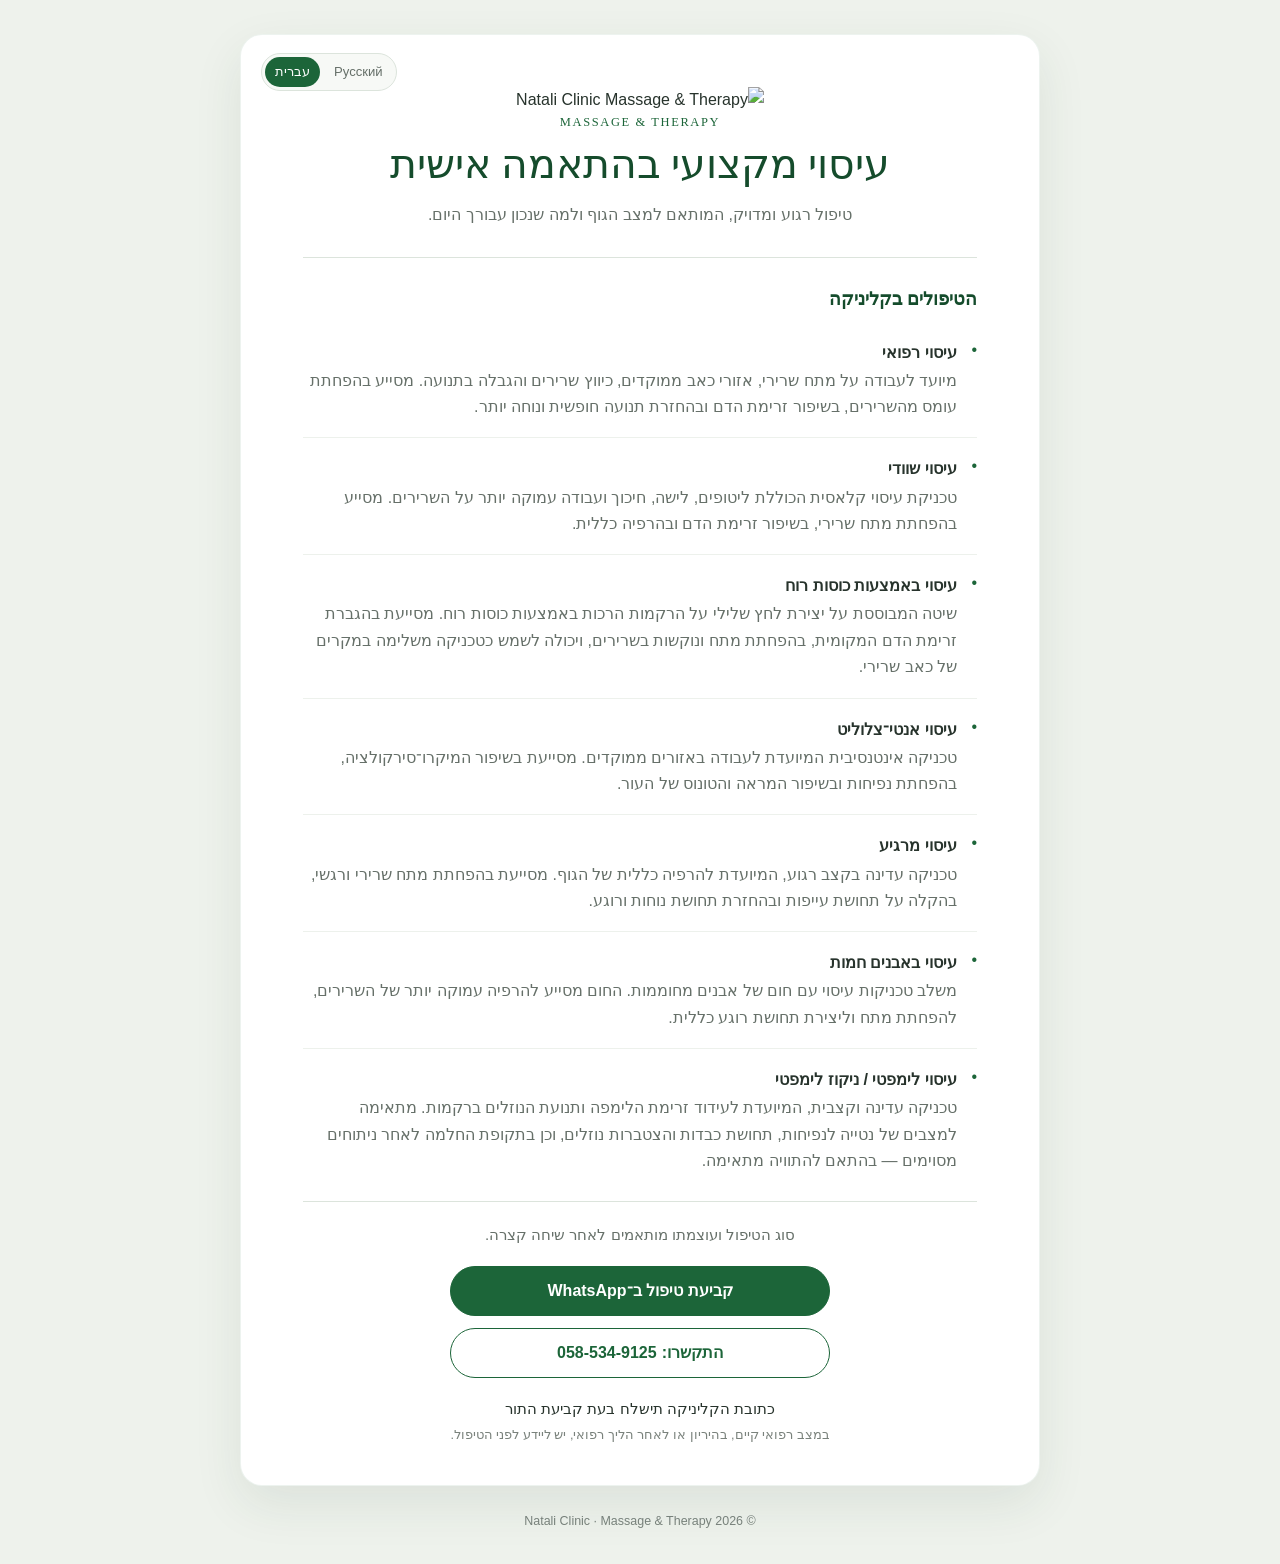
==== index.html @ 4d86c530 "Add file via upload Testing before publishing" ====
<!doctype html>
<html lang="he" dir="rtl">
  <head>
    <meta charset="utf-8" />
    <meta name="viewport" content="width=device-width, initial-scale=1" />
    <meta name="theme-color" content="#eef2ec" />
    <meta name="robots" content="index,follow" />
    <title>עיסוי מקצועי | Natali Clinic</title>
    <meta
      name="description"
      content="עיסוי רפואי, שוודי, כוסות רוח, אנטי־צלוליט, עיסוי מרגיע, אבנים חמות ועיסוי לימפטי ב־Natali Clinic."
    />
    <link rel="canonical" href="https://nataliclinic.co.il/" />
    <link rel="alternate" hreflang="he" href="https://nataliclinic.co.il/" />
    <link rel="alternate" hreflang="ru" href="https://nataliclinic.co.il/ru.html" />
    <link rel="alternate" hreflang="x-default" href="https://nataliclinic.co.il/" />
    <link
      rel="icon"
      type="image/svg+xml"
      href="data:image/svg+xml,%3Csvg xmlns='http://www.w3.org/2000/svg' viewBox='0 0 64 64'%3E%3Cpath d='M32 3 57 18v28L32 61 7 46V18Z' fill='%23fff' stroke='%231c6539' stroke-width='3'/%3E%3Ctext x='32' y='42' text-anchor='middle' font-family='Georgia,serif' font-size='31' fill='%231c6539'%3EN%3C/text%3E%3C/svg%3E"
    />
    <link rel="stylesheet" href="./styles.css" />
    <script type="application/ld+json">
      {
        "@context": "https://schema.org",
        "@type": "HealthAndBeautyBusiness",
        "name": "Natali Clinic",
        "url": "https://nataliclinic.co.il/",
        "telephone": "+972-58-534-9125",
        "description": "קליניקה לעיסוי וטיפול בהתאמה אישית.",
        "inLanguage": ["he", "ru"],
        "sameAs": ["https://wa.me/972585349125"]
      }
    </script>
  </head>
  <body>
    <main class="page">
      <section class="card" aria-labelledby="page-title">
        <nav class="language-switch" aria-label="בחירת שפה">
          <a class="active" href="./index.html" lang="he" aria-current="page">עברית</a>
          <a href="./ru.html" lang="ru" hreflang="ru">Русский</a>
        </nav>

        <img
          class="logo"
          src="./assets/natali-clinic-logo.png"
          alt="Natali Clinic Massage & Therapy"
          width="624"
          height="620"
        />

        <p class="kicker">Massage & Therapy</p>
        <h1 id="page-title">עיסוי מקצועי בהתאמה אישית</h1>
        <p class="intro">טיפול רגוע ומדויק, המותאם למצב הגוף ולמה שנכון עבורך היום.</p>

        <div class="services">
          <h2>הטיפולים בקליניקה</h2>
          <ul>
            <li>
              <strong>עיסוי רפואי</strong>
              <span>מיועד לעבודה על מתח שרירי, אזורי כאב ממוקדים, כיווץ שרירים והגבלה בתנועה. מסייע בהפחתת עומס מהשרירים, בשיפור זרימת הדם ובהחזרת תנועה חופשית ונוחה יותר.</span>
            </li>
            <li>
              <strong>עיסוי שוודי</strong>
              <span>טכניקת עיסוי קלאסית הכוללת ליטופים, לישה, חיכוך ועבודה עמוקה יותר על השרירים. מסייע בהפחתת מתח שרירי, בשיפור זרימת הדם ובהרפיה כללית.</span>
            </li>
            <li>
              <strong>עיסוי באמצעות כוסות רוח</strong>
              <span>שיטה המבוססת על יצירת לחץ שלילי על הרקמות הרכות באמצעות כוסות רוח. מסייעת בהגברת זרימת הדם המקומית, בהפחתת מתח ונוקשות בשרירים, ויכולה לשמש כטכניקה משלימה במקרים של כאב שרירי.</span>
            </li>
            <li>
              <strong>עיסוי אנטי־צלוליט</strong>
              <span>טכניקה אינטנסיבית המיועדת לעבודה באזורים ממוקדים. מסייעת בשיפור המיקרו־סירקולציה, בהפחתת נפיחות ובשיפור המראה והטונוס של העור.</span>
            </li>
            <li>
              <strong>עיסוי מרגיע</strong>
              <span>טכניקה עדינה בקצב רגוע, המיועדת להרפיה כללית של הגוף. מסייעת בהפחתת מתח שרירי ורגשי, בהקלה על תחושת עייפות ובהחזרת תחושת נוחות ורוגע.</span>
            </li>
            <li>
              <strong>עיסוי באבנים חמות</strong>
              <span>משלב טכניקות עיסוי עם חום של אבנים מחוממות. החום מסייע להרפיה עמוקה יותר של השרירים, להפחתת מתח וליצירת תחושת רוגע כללית.</span>
            </li>
            <li>
              <strong>עיסוי לימפטי / ניקוז לימפטי</strong>
              <span>טכניקה עדינה וקצבית, המיועדת לעידוד זרימת הלימפה ותנועת הנוזלים ברקמות. מתאימה למצבים של נטייה לנפיחות, תחושת כבדות והצטברות נוזלים, וכן בתקופת החלמה לאחר ניתוחים מסוימים — בהתאם להתוויה מתאימה.</span>
            </li>
          </ul>
        </div>

        <p class="note">סוג הטיפול ועוצמתו מותאמים לאחר שיחה קצרה.</p>

        <div class="actions">
          <a
            class="button primary"
            href="https://wa.me/972585349125?text=%D7%A9%D7%9C%D7%95%D7%9D%20%D7%A0%D7%98%D7%9C%D7%99%2C%20%D7%90%D7%A9%D7%9E%D7%97%20%D7%9C%D7%A7%D7%91%D7%95%D7%A2%20%D7%98%D7%99%D7%A4%D7%95%D7%9C"
            target="_blank"
            rel="noopener noreferrer"
          >
            קביעת טיפול ב־WhatsApp
          </a>
          <a class="button secondary" href="tel:+972585349125">
            <span>התקשרו:</span> <bdi>058-534-9125</bdi>
          </a>
        </div>

        <p class="address">כתובת הקליניקה תישלח בעת קביעת התור</p>
        <p class="medical">במצב רפואי קיים, בהיריון או לאחר הליך רפואי, יש ליידע לפני הטיפול.</p>
      </section>
    </main>

    <footer>© 2026 Natali Clinic · Massage & Therapy</footer>
  </body>
</html>
---- styles.css ----
:root {
  --green: #1c6539;
  --green-dark: #154c2c;
  --text: #27332c;
  --muted: #667069;
  --line: #dce4dc;
  --background: #eef2ec;
  --card: #ffffff;
}

* {
  box-sizing: border-box;
}

body {
  margin: 0;
  min-width: 320px;
  color: var(--text);
  background: var(--background);
  font-family: Arial, "Noto Sans Hebrew", sans-serif;
  font-size: 1rem;
  line-height: 1.6;
  -webkit-font-smoothing: antialiased;
}

a {
  color: inherit;
  text-decoration: none;
}

.page {
  width: min(100% - 32px, 800px);
  margin: 34px auto 26px;
}

.card {
  position: relative;
  padding: 52px 62px 40px;
  border: 1px solid rgba(28, 101, 57, 0.08);
  border-radius: 22px;
  background: var(--card);
  box-shadow: 0 18px 50px rgba(35, 61, 43, 0.09);
  text-align: center;
}

.language-switch {
  position: absolute;
  top: 18px;
  left: 20px;
  display: inline-flex;
  gap: 4px;
  padding: 3px;
  border: 1px solid var(--line);
  border-radius: 999px;
  background: #f7f9f6;
  direction: ltr;
}

.language-switch a {
  min-height: 30px;
  display: inline-flex;
  align-items: center;
  justify-content: center;
  padding: 3px 10px;
  border-radius: 999px;
  color: var(--muted);
  font-size: 0.82rem;
  line-height: 1;
}

.language-switch a:hover,
.language-switch a:focus-visible {
  color: var(--green-dark);
}

.language-switch a.active {
  color: #fff;
  background: var(--green);
}

.language-switch a:focus-visible,
.button:focus-visible {
  outline: 3px solid rgba(28, 101, 57, 0.22);
  outline-offset: 3px;
}

.logo {
  width: 176px;
  height: 176px;
  margin: -12px auto -14px;
  object-fit: contain;
}

.kicker {
  margin: 0 0 8px;
  color: var(--green);
  font-family: Georgia, serif;
  font-size: 0.78rem;
  letter-spacing: 0.13em;
  text-transform: uppercase;
}

h1,
h2 {
  color: var(--green-dark);
}

h1 {
  max-width: 620px;
  margin: 0 auto 12px;
  font-family: Georgia, "Times New Roman", serif;
  font-size: clamp(1.9rem, 5vw, 2.55rem);
  font-weight: 500;
  line-height: 1.2;
}

.intro {
  max-width: 540px;
  margin: 0 auto 30px;
  color: var(--muted);
}

.services {
  padding: 26px 0 10px;
  border-top: 1px solid var(--line);
  border-bottom: 1px solid var(--line);
  text-align: start;
}

h2 {
  margin: 0 0 8px;
  font-size: 1.15rem;
}

ul {
  margin: 0;
  padding: 0;
  list-style: none;
}

li {
  position: relative;
  padding: 17px 20px 17px 0;
  border-bottom: 1px solid #edf1ec;
}

[dir="ltr"] li {
  padding: 17px 0 17px 20px;
}

li:last-child {
  border-bottom: 0;
}

li::before {
  content: "•";
  position: absolute;
  top: 15px;
  inset-inline-start: 0;
  color: var(--green);
}

li strong {
  display: block;
  color: var(--text);
  font-size: 1.02rem;
}

li span {
  display: block;
  margin-top: 3px;
  color: var(--muted);
  line-height: 1.65;
}

.note {
  margin: 21px 0 18px;
  color: var(--muted);
  font-size: 0.94rem;
}

.actions {
  display: grid;
  gap: 12px;
  width: min(100%, 380px);
  margin: 0 auto;
}

.button {
  min-height: 50px;
  display: flex;
  align-items: center;
  justify-content: center;
  gap: 5px;
  padding: 10px 18px;
  border: 1px solid var(--green);
  border-radius: 999px;
  font-weight: 700;
  transition: background-color 160ms ease, color 160ms ease;
}

.primary {
  color: #fff;
  background: var(--green);
}

.primary:hover,
.primary:focus-visible {
  background: var(--green-dark);
}

.secondary {
  color: var(--green);
  background: transparent;
}

.secondary:hover,
.secondary:focus-visible {
  color: #fff;
  background: var(--green);
}

.address {
  margin: 20px 0 4px;
  color: var(--text);
  font-size: 0.92rem;
}

.medical {
  max-width: 620px;
  margin: 0 auto;
  color: #7a827c;
  font-size: 0.79rem;
}

footer {
  padding: 0 16px 32px;
  color: #7a837d;
  font-size: 0.78rem;
  text-align: center;
}

@media (max-width: 560px) {
  .page {
    width: min(100% - 20px, 800px);
    margin-top: 10px;
  }

  .card {
    padding: 58px 20px 26px;
    border-radius: 16px;
  }

  .language-switch {
    top: 14px;
    left: 14px;
  }

  .logo {
    width: 148px;
    height: 148px;
  }

  .services {
    padding-top: 22px;
  }
}

@media (prefers-reduced-motion: reduce) {
  .button {
    transition: none;
  }
}
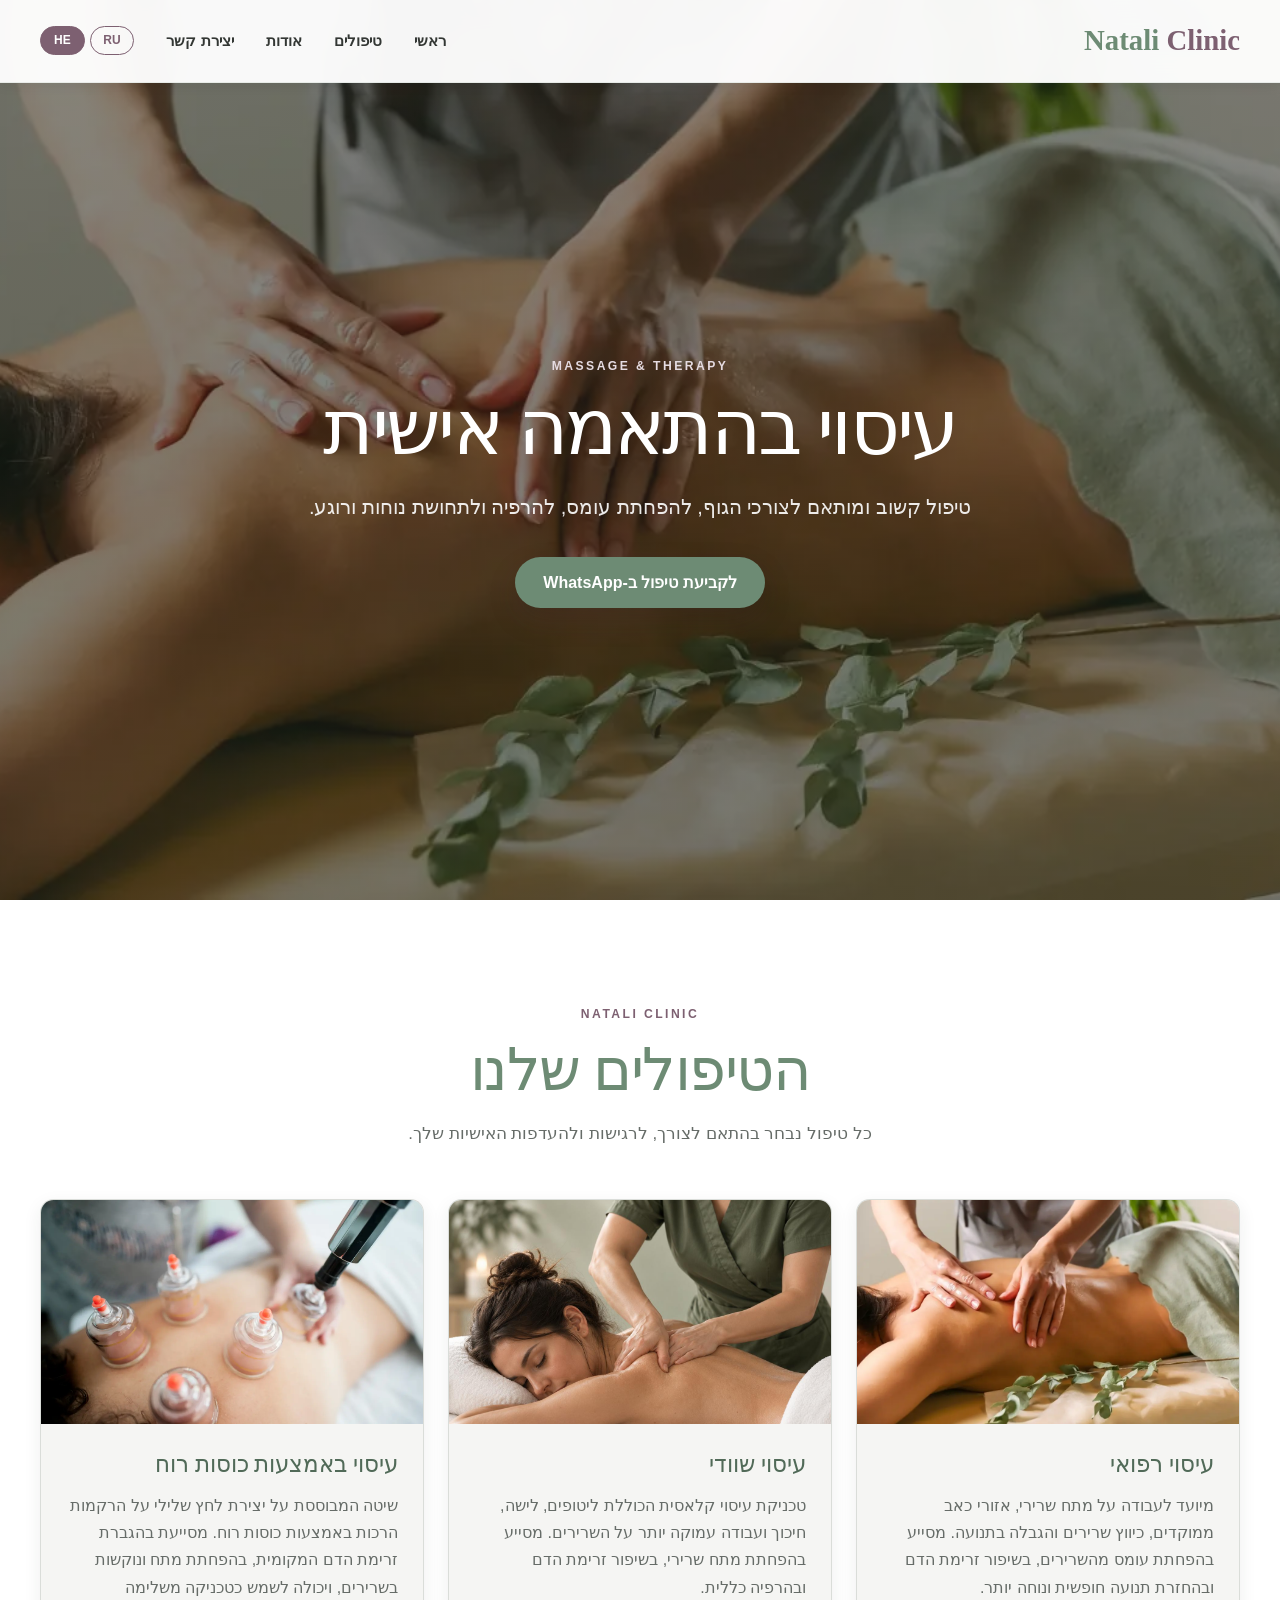
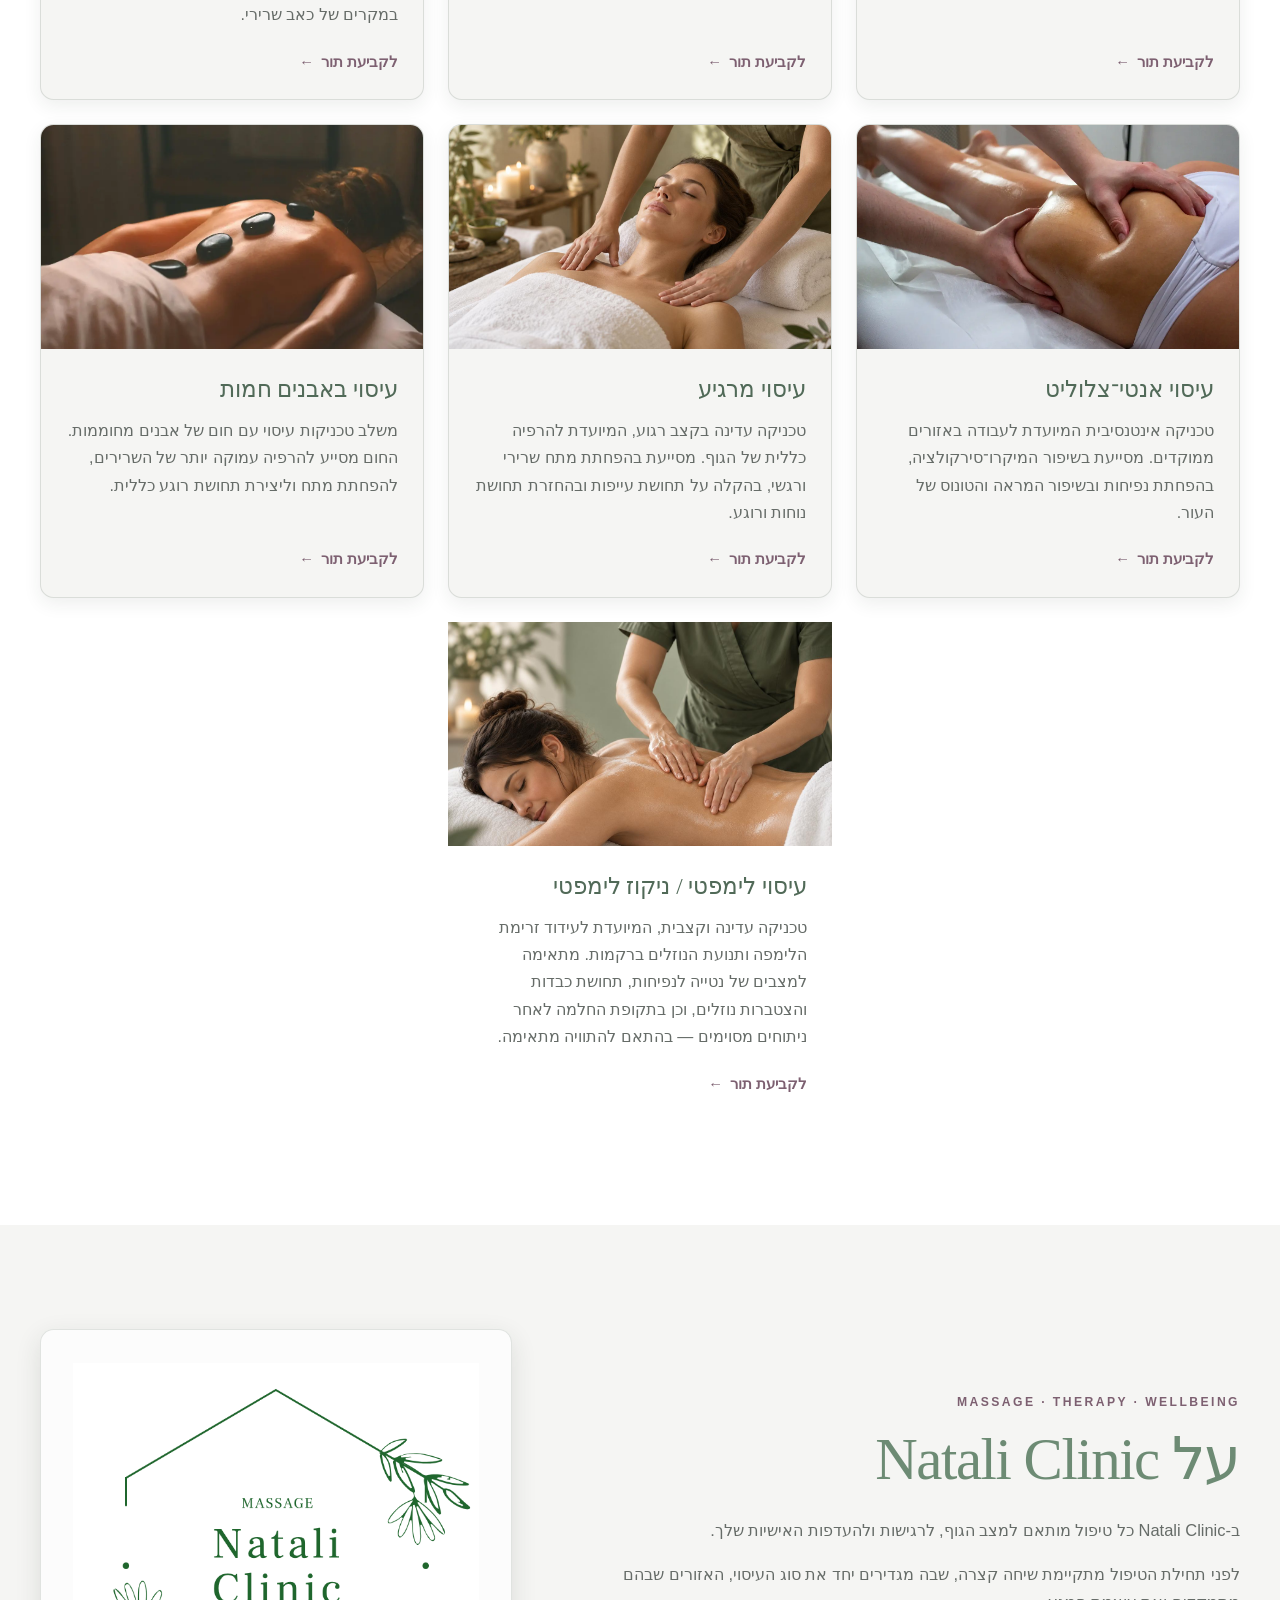
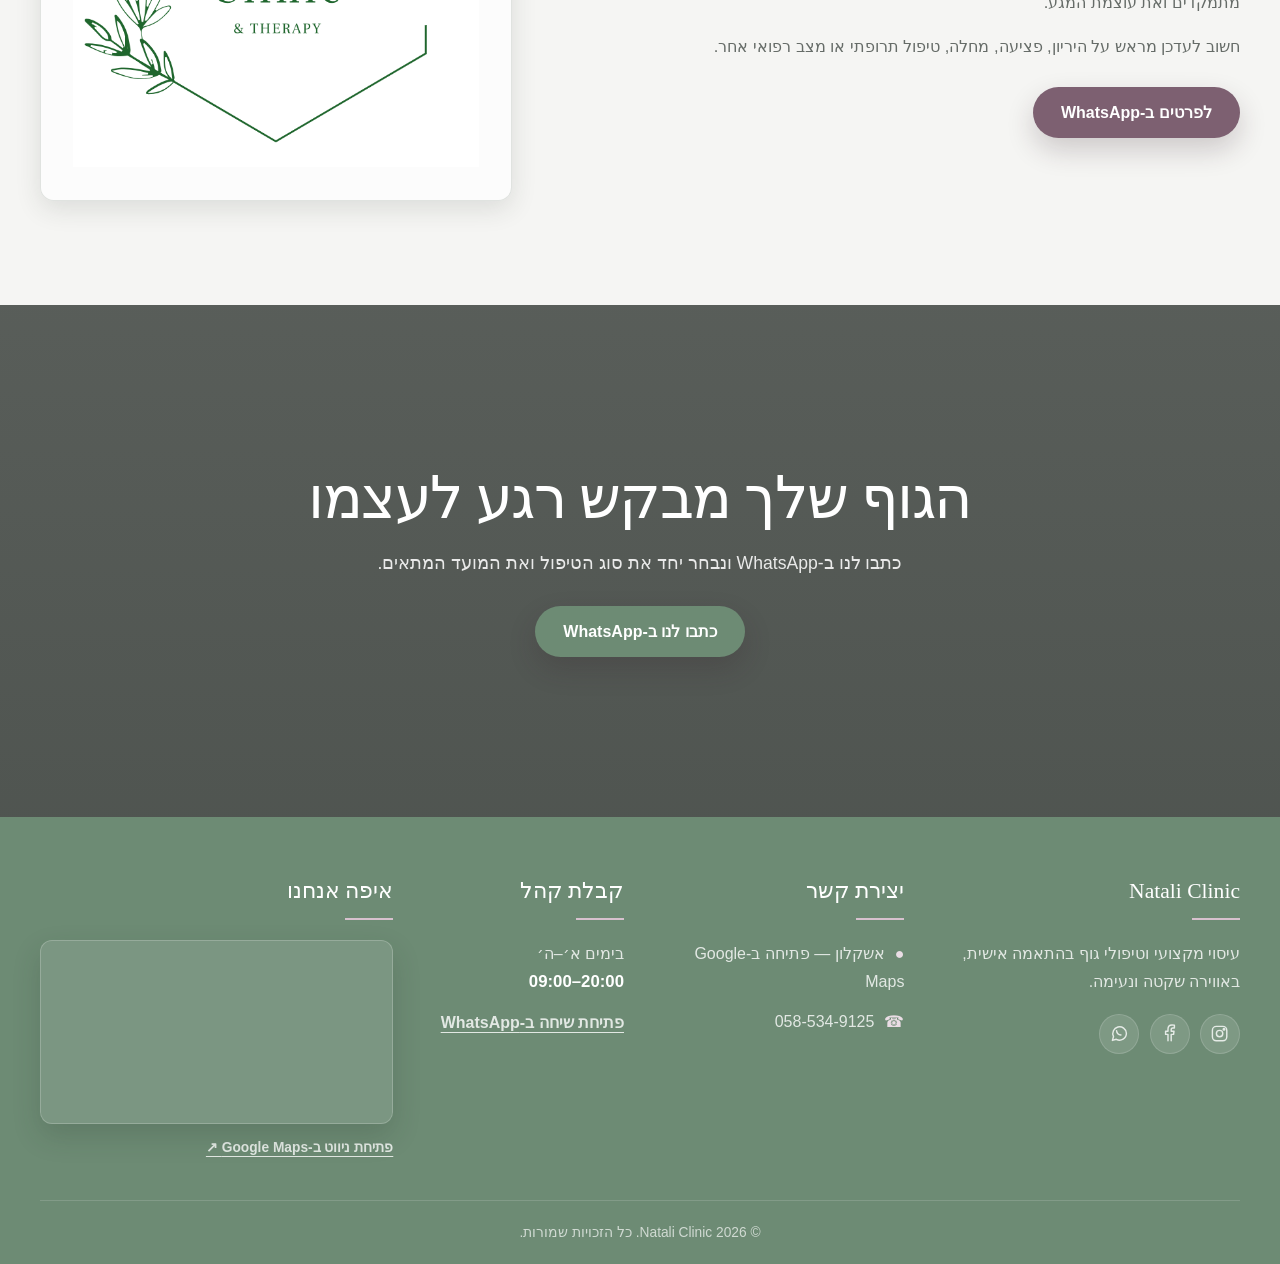
==== commit 82bb873e: "Update Natali Clinic website" ====
--- a/index.html
+++ b/index.html
@@ -1,113 +1,233 @@
 <!doctype html>
 <html lang="he" dir="rtl">
-  <head>
-    <meta charset="utf-8" />
-    <meta name="viewport" content="width=device-width, initial-scale=1" />
-    <meta name="theme-color" content="#eef2ec" />
-    <meta name="robots" content="index,follow" />
-    <title>עיסוי מקצועי | Natali Clinic</title>
-    <meta
-      name="description"
-      content="עיסוי רפואי, שוודי, כוסות רוח, אנטי־צלוליט, עיסוי מרגיע, אבנים חמות ועיסוי לימפטי ב־Natali Clinic."
-    />
-    <link rel="canonical" href="https://nataliclinic.co.il/" />
-    <link rel="alternate" hreflang="he" href="https://nataliclinic.co.il/" />
-    <link rel="alternate" hreflang="ru" href="https://nataliclinic.co.il/ru.html" />
-    <link rel="alternate" hreflang="x-default" href="https://nataliclinic.co.il/" />
-    <link
-      rel="icon"
-      type="image/svg+xml"
-      href="data:image/svg+xml,%3Csvg xmlns='http://www.w3.org/2000/svg' viewBox='0 0 64 64'%3E%3Cpath d='M32 3 57 18v28L32 61 7 46V18Z' fill='%23fff' stroke='%231c6539' stroke-width='3'/%3E%3Ctext x='32' y='42' text-anchor='middle' font-family='Georgia,serif' font-size='31' fill='%231c6539'%3EN%3C/text%3E%3C/svg%3E"
-    />
-    <link rel="stylesheet" href="./styles.css" />
-    <script type="application/ld+json">
-      {
-        "@context": "https://schema.org",
-        "@type": "HealthAndBeautyBusiness",
-        "name": "Natali Clinic",
-        "url": "https://nataliclinic.co.il/",
-        "telephone": "+972-58-534-9125",
-        "description": "קליניקה לעיסוי וטיפול בהתאמה אישית.",
-        "inLanguage": ["he", "ru"],
-        "sameAs": ["https://wa.me/972585349125"]
-      }
-    </script>
-  </head>
-  <body>
-    <main class="page">
-      <section class="card" aria-labelledby="page-title">
-        <nav class="language-switch" aria-label="בחירת שפה">
-          <a class="active" href="./index.html" lang="he" aria-current="page">עברית</a>
-          <a href="./ru.html" lang="ru" hreflang="ru">Русский</a>
-        </nav>
-
-        <img
-          class="logo"
-          src="./assets/natali-clinic-logo.png"
-          alt="Natali Clinic Massage & Therapy"
-          width="624"
-          height="620"
-        />
-
-        <p class="kicker">Massage & Therapy</p>
-        <h1 id="page-title">עיסוי מקצועי בהתאמה אישית</h1>
-        <p class="intro">טיפול רגוע ומדויק, המותאם למצב הגוף ולמה שנכון עבורך היום.</p>
-
-        <div class="services">
-          <h2>הטיפולים בקליניקה</h2>
-          <ul>
-            <li>
-              <strong>עיסוי רפואי</strong>
-              <span>מיועד לעבודה על מתח שרירי, אזורי כאב ממוקדים, כיווץ שרירים והגבלה בתנועה. מסייע בהפחתת עומס מהשרירים, בשיפור זרימת הדם ובהחזרת תנועה חופשית ונוחה יותר.</span>
-            </li>
-            <li>
-              <strong>עיסוי שוודי</strong>
-              <span>טכניקת עיסוי קלאסית הכוללת ליטופים, לישה, חיכוך ועבודה עמוקה יותר על השרירים. מסייע בהפחתת מתח שרירי, בשיפור זרימת הדם ובהרפיה כללית.</span>
-            </li>
-            <li>
-              <strong>עיסוי באמצעות כוסות רוח</strong>
-              <span>שיטה המבוססת על יצירת לחץ שלילי על הרקמות הרכות באמצעות כוסות רוח. מסייעת בהגברת זרימת הדם המקומית, בהפחתת מתח ונוקשות בשרירים, ויכולה לשמש כטכניקה משלימה במקרים של כאב שרירי.</span>
-            </li>
-            <li>
-              <strong>עיסוי אנטי־צלוליט</strong>
-              <span>טכניקה אינטנסיבית המיועדת לעבודה באזורים ממוקדים. מסייעת בשיפור המיקרו־סירקולציה, בהפחתת נפיחות ובשיפור המראה והטונוס של העור.</span>
-            </li>
-            <li>
-              <strong>עיסוי מרגיע</strong>
-              <span>טכניקה עדינה בקצב רגוע, המיועדת להרפיה כללית של הגוף. מסייעת בהפחתת מתח שרירי ורגשי, בהקלה על תחושת עייפות ובהחזרת תחושת נוחות ורוגע.</span>
-            </li>
-            <li>
-              <strong>עיסוי באבנים חמות</strong>
-              <span>משלב טכניקות עיסוי עם חום של אבנים מחוממות. החום מסייע להרפיה עמוקה יותר של השרירים, להפחתת מתח וליצירת תחושת רוגע כללית.</span>
-            </li>
-            <li>
-              <strong>עיסוי לימפטי / ניקוז לימפטי</strong>
-              <span>טכניקה עדינה וקצבית, המיועדת לעידוד זרימת הלימפה ותנועת הנוזלים ברקמות. מתאימה למצבים של נטייה לנפיחות, תחושת כבדות והצטברות נוזלים, וכן בתקופת החלמה לאחר ניתוחים מסוימים — בהתאם להתוויה מתאימה.</span>
-            </li>
-          </ul>
-        </div>
-
-        <p class="note">סוג הטיפול ועוצמתו מותאמים לאחר שיחה קצרה.</p>
-
-        <div class="actions">
-          <a
-            class="button primary"
-            href="https://wa.me/972585349125?text=%D7%A9%D7%9C%D7%95%D7%9D%20%D7%A0%D7%98%D7%9C%D7%99%2C%20%D7%90%D7%A9%D7%9E%D7%97%20%D7%9C%D7%A7%D7%91%D7%95%D7%A2%20%D7%98%D7%99%D7%A4%D7%95%D7%9C"
-            target="_blank"
-            rel="noopener noreferrer"
-          >
-            קביעת טיפול ב־WhatsApp
-          </a>
-          <a class="button secondary" href="tel:+972585349125">
-            <span>התקשרו:</span> <bdi>058-534-9125</bdi>
-          </a>
-        </div>
-
-        <p class="address">כתובת הקליניקה תישלח בעת קביעת התור</p>
-        <p class="medical">במצב רפואי קיים, בהיריון או לאחר הליך רפואי, יש ליידע לפני הטיפול.</p>
-      </section>
-    </main>
-
-    <footer>© 2026 Natali Clinic · Massage & Therapy</footer>
-  </body>
+<head>
+  <meta charset="utf-8">
+  <meta name="viewport" content="width=device-width, initial-scale=1">
+  <title>Natali Clinic | עיסוי מקצועי וטיפולי גוף</title>
+  <meta name="description" content="Natali Clinic – עיסוי רפואי, שוודי, כוסות רוח, אנטי־צלוליט, עיסוי מרגיע, אבנים חמות וניקוז לימפטי. לקביעת תור ב‑WhatsApp: 058-534-9125.">
+  <meta name="robots" content="index,follow,max-image-preview:large">
+  <meta name="theme-color" content="#6d8b74">
+  <link rel="canonical" href="https://nataliclinic.co.il/">
+  <link rel="alternate" hreflang="he" href="https://nataliclinic.co.il/">
+  <link rel="alternate" hreflang="ru" href="https://nataliclinic.co.il/ru.html">
+  <link rel="alternate" hreflang="x-default" href="https://nataliclinic.co.il/">
+  <link rel="icon" type="image/png" href="img/NC-Green.png">
+  <meta property="og:locale" content="he_IL">
+  <meta property="og:type" content="website">
+  <meta property="og:title" content="Natali Clinic | עיסוי מקצועי וטיפולי גוף">
+  <meta property="og:description" content="טיפולי עיסוי מקצועיים בהתאמה אישית, באווירה רגועה ונעימה.">
+  <meta property="og:url" content="https://nataliclinic.co.il/">
+  <meta property="og:image" content="https://nataliclinic.co.il/assets/massage-clinic.jpeg">
+  <link rel="stylesheet" href="css/style.css">
+  <script type="application/ld+json">
+  {
+    "@context": "https://schema.org",
+    "@type": ["HealthAndBeautyBusiness", "LocalBusiness"],
+    "name": "Natali Clinic",
+    "alternateName": ["נטלי קליניק", "Натали Клиник"],
+    "url": "https://nataliclinic.co.il/",
+    "logo": "https://nataliclinic.co.il/img/NC-Green.png",
+    "image": "https://nataliclinic.co.il/img/top.webp",
+    "telephone": "+972585349125",
+    "priceRange": "₪₪",
+    "areaServed": {"@type": "Country", "name": "Israel"},
+    "geo": {
+      "@type": "GeoCoordinates",
+      "latitude": 31.674279,
+      "longitude": 34.584107
+    },
+    "hasMap": "https://maps.app.goo.gl/th1kcimEhLu24rFx6",
+    "sameAs": [
+      "https://www.facebook.com/profile.php?id=61589717220171",
+      "https://www.instagram.com/nataliclinic.co.il/"
+    ],
+    "contactPoint": {
+      "@type": "ContactPoint",
+      "telephone": "+972585349125",
+      "contactType": "appointments",
+      "availableLanguage": ["Hebrew", "Russian"]
+    },
+    "hasOfferCatalog": {
+      "@type": "OfferCatalog",
+      "name": "טיפולי עיסוי",
+      "itemListElement": [
+        {"@type":"Offer","itemOffered":{"@type":"Service","name":"עיסוי רפואי"}},
+        {"@type":"Offer","itemOffered":{"@type":"Service","name":"עיסוי שוודי"}},
+        {"@type":"Offer","itemOffered":{"@type":"Service","name":"עיסוי באמצעות כוסות רוח"}},
+        {"@type":"Offer","itemOffered":{"@type":"Service","name":"עיסוי אנטי־צלוליט"}},
+        {"@type":"Offer","itemOffered":{"@type":"Service","name":"עיסוי מרגיע"}},
+        {"@type":"Offer","itemOffered":{"@type":"Service","name":"עיסוי באבנים חמות"}},
+        {"@type":"Offer","itemOffered":{"@type":"Service","name":"עיסוי לימפטי / ניקוז לימפטי"}}
+      ]
+    }
+  }
+  </script>
+</head>
+<body>
+  <a class="skip-link" href="#main">דילוג לתוכן הראשי</a>
+
+  <header class="site-header">
+    <div class="container header-container">
+      <a href="#home" class="logo" aria-label="Natali Clinic — דף הבית">Natali <span>Clinic</span></a>
+      <nav aria-label="ניווט ראשי">
+        <ul>
+          <li><a href="#home">ראשי</a></li>
+          <li><a href="#services">טיפולים</a></li>
+          <li><a href="#about">אודות</a></li>
+          <li><a href="#contact">יצירת קשר</a></li>
+        </ul>
+      </nav>
+      <div class="language-switcher" aria-label="בחירת שפה">
+        <a class="lang-btn active" href="index.html" hreflang="he" lang="he" aria-current="page">HE</a>
+        <a class="lang-btn" href="ru.html" hreflang="ru" lang="ru">RU</a>
+      </div>
+    </div>
+  </header>
+
+  <main id="main">
+    <section class="hero" id="home">
+      <div class="container">
+        <div class="hero-content">
+          <p class="eyebrow">MASSAGE &amp; THERAPY</p>
+          <h1>עיסוי בהתאמה אישית</h1>
+          <p>טיפול קשוב ומותאם לצורכי הגוף, להפחתת עומס, להרפיה ולתחושת נוחות ורוגע.</p>
+          <a href="https://wa.me/972585349125?text=%D7%A9%D7%9C%D7%95%D7%9D%20%D7%A0%D7%98%D7%9C%D7%99%2C%20%D7%90%D7%A9%D7%9E%D7%97%20%D7%9C%D7%A7%D7%91%D7%95%D7%A2%20%D7%98%D7%99%D7%A4%D7%95%D7%9C." class="btn btn-whatsapp" target="_blank" rel="noopener">לקביעת טיפול ב‑WhatsApp</a>
+        </div>
+      </div>
+    </section>
+
+    <section class="services" id="services">
+      <div class="container">
+        <div class="section-title">
+          <p class="eyebrow">NATALI CLINIC</p>
+          <h2>הטיפולים שלנו</h2>
+          <p>כל טיפול נבחר בהתאם לצורך, לרגישות ולהעדפות האישיות שלך.</p>
+        </div>
+
+        <div class="services-grid">
+          <article class="service-card">
+            <div class="service-img"><img src="img/top.webp" alt="עיסוי רפואי" width="1024" height="682" loading="lazy"></div>
+            <div class="service-content">
+              <h3>עיסוי רפואי</h3>
+              <p>מיועד לעבודה על מתח שרירי, אזורי כאב ממוקדים, כיווץ שרירים והגבלה בתנועה. מסייע בהפחתת עומס מהשרירים, בשיפור זרימת הדם ובהחזרת תנועה חופשית ונוחה יותר.</p>
+              <a href="https://wa.me/972585349125?text=%D7%A9%D7%9C%D7%95%D7%9D%20%D7%A0%D7%98%D7%9C%D7%99%2C%20%D7%90%D7%A9%D7%9E%D7%97%20%D7%9C%D7%A7%D7%91%D7%95%D7%A2%20%D7%A2%D7%99%D7%A1%D7%95%D7%99%20%D7%A8%D7%A4%D7%95%D7%90%D7%99." class="card-link" target="_blank" rel="noopener">לקביעת תור <span aria-hidden="true">←</span></a>
+            </div>
+          </article>
+
+          <article class="service-card">
+            <div class="service-img"><img src="img/schved.jpeg" alt="עיסוי שוודי" width="1400" height="933" loading="lazy"></div>
+            <div class="service-content">
+              <h3>עיסוי שוודי</h3>
+              <p>טכניקת עיסוי קלאסית הכוללת ליטופים, לישה, חיכוך ועבודה עמוקה יותר על השרירים. מסייע בהפחתת מתח שרירי, בשיפור זרימת הדם ובהרפיה כללית.</p>
+              <a href="https://wa.me/972585349125?text=%D7%A9%D7%9C%D7%95%D7%9D%20%D7%A0%D7%98%D7%9C%D7%99%2C%20%D7%90%D7%A9%D7%9E%D7%97%20%D7%9C%D7%A7%D7%91%D7%95%D7%A2%20%D7%A2%D7%99%D7%A1%D7%95%D7%99%20%D7%A9%D7%95%D7%95%D7%93%D7%99." class="card-link" target="_blank" rel="noopener">לקביעת תור <span aria-hidden="true">←</span></a>
+            </div>
+          </article>
+
+          <article class="service-card">
+            <div class="service-img"><img src="img/botle.webp" alt="עיסוי באמצעות כוסות רוח" width="1400" height="906" loading="lazy"></div>
+            <div class="service-content">
+              <h3>עיסוי באמצעות כוסות רוח</h3>
+              <p>שיטה המבוססת על יצירת לחץ שלילי על הרקמות הרכות באמצעות כוסות רוח. מסייעת בהגברת זרימת הדם המקומית, בהפחתת מתח ונוקשות בשרירים, ויכולה לשמש כטכניקה משלימה במקרים של כאב שרירי.</p>
+              <a href="https://wa.me/972585349125?text=%D7%A9%D7%9C%D7%95%D7%9D%20%D7%A0%D7%98%D7%9C%D7%99%2C%20%D7%90%D7%A9%D7%9E%D7%97%20%D7%9C%D7%A7%D7%91%D7%95%D7%A2%20%D7%A2%D7%99%D7%A1%D7%95%D7%99%20%D7%91%D7%90%D7%9E%D7%A6%D7%A2%D7%95%D7%AA%20%D7%9B%D7%95%D7%A1%D7%95%D7%AA%20%D7%A8%D7%95%D7%97." class="card-link" target="_blank" rel="noopener">לקביעת תור <span aria-hidden="true">←</span></a>
+            </div>
+          </article>
+
+          <article class="service-card">
+            <div class="service-img"><img src="img/antic.webp" alt="עיסוי אנטי־צלוליט" width="1400" height="933" loading="lazy"></div>
+            <div class="service-content">
+              <h3>עיסוי אנטי־צלוליט</h3>
+              <p>טכניקה אינטנסיבית המיועדת לעבודה באזורים ממוקדים. מסייעת בשיפור המיקרו־סירקולציה, בהפחתת נפיחות ובשיפור המראה והטונוס של העור.</p>
+              <a href="https://wa.me/972585349125?text=%D7%A9%D7%9C%D7%95%D7%9D%20%D7%A0%D7%98%D7%9C%D7%99%2C%20%D7%90%D7%A9%D7%9E%D7%97%20%D7%9C%D7%A7%D7%91%D7%95%D7%A2%20%D7%A2%D7%99%D7%A1%D7%95%D7%99%20%D7%90%D7%A0%D7%98%D7%99-%D7%A6%D7%9C%D7%95%D7%9C%D7%99%D7%98." class="card-link" target="_blank" rel="noopener">לקביעת תור <span aria-hidden="true">←</span></a>
+            </div>
+          </article>
+
+          <article class="service-card">
+            <div class="service-img"><img src="img/hands.jpeg" alt="עיסוי מרגיע" width="1400" height="938" loading="lazy"></div>
+            <div class="service-content">
+              <h3>עיסוי מרגיע</h3>
+              <p>טכניקה עדינה בקצב רגוע, המיועדת להרפיה כללית של הגוף. מסייעת בהפחתת מתח שרירי ורגשי, בהקלה על תחושת עייפות ובהחזרת תחושת נוחות ורוגע.</p>
+              <a href="https://wa.me/972585349125?text=%D7%A9%D7%9C%D7%95%D7%9D%20%D7%A0%D7%98%D7%9C%D7%99%2C%20%D7%90%D7%A9%D7%9E%D7%97%20%D7%9C%D7%A7%D7%91%D7%95%D7%A2%20%D7%A2%D7%99%D7%A1%D7%95%D7%99%20%D7%9E%D7%A8%D7%92%D7%99%D7%A2." class="card-link" target="_blank" rel="noopener">לקביעת תור <span aria-hidden="true">←</span></a>
+            </div>
+          </article>
+
+          <article class="service-card">
+            <div class="service-img"><img src="img/stonemas.webp" alt="עיסוי באבנים חמות" width="1050" height="1400" loading="lazy"></div>
+            <div class="service-content">
+              <h3>עיסוי באבנים חמות</h3>
+              <p>משלב טכניקות עיסוי עם חום של אבנים מחוממות. החום מסייע להרפיה עמוקה יותר של השרירים, להפחתת מתח וליצירת תחושת רוגע כללית.</p>
+              <a href="https://wa.me/972585349125?text=%D7%A9%D7%9C%D7%95%D7%9D%20%D7%A0%D7%98%D7%9C%D7%99%2C%20%D7%90%D7%A9%D7%9E%D7%97%20%D7%9C%D7%A7%D7%91%D7%95%D7%A2%20%D7%A2%D7%99%D7%A1%D7%95%D7%99%20%D7%91%D7%90%D7%91%D7%A0%D7%99%D7%9D%20%D7%97%D7%9E%D7%95%D7%AA." class="card-link" target="_blank" rel="noopener">לקביעת תור <span aria-hidden="true">←</span></a>
+            </div>
+          </article>
+
+          <article class="service-card-last">
+            <div class="service-img"><img src="img/mmas.jpeg" alt="עיסוי לימפטי וניקוז לימפטי" width="1600" height="1067" loading="lazy"></div>
+            <div class="service-content">
+              <h3>עיסוי לימפטי / ניקוז לימפטי</h3>
+              <p>טכניקה עדינה וקצבית, המיועדת לעידוד זרימת הלימפה ותנועת הנוזלים ברקמות. מתאימה למצבים של נטייה לנפיחות, תחושת כבדות והצטברות נוזלים, וכן בתקופת החלמה לאחר ניתוחים מסוימים — בהתאם להתוויה מתאימה.</p>
+              <a href="https://wa.me/972585349125?text=%D7%A9%D7%9C%D7%95%D7%9D%20%D7%A0%D7%98%D7%9C%D7%99%2C%20%D7%90%D7%A9%D7%9E%D7%97%20%D7%9C%D7%A7%D7%91%D7%95%D7%A2%20%D7%A2%D7%99%D7%A1%D7%95%D7%99%20%D7%9C%D7%99%D7%9E%D7%A4%D7%98%D7%99." class="card-link" target="_blank" rel="noopener">לקביעת תור <span aria-hidden="true">←</span></a>
+            </div>
+          </article>
+        </div>
+      </div>
+    </section>
+
+    <section class="about" id="about">
+      <div class="container about-container">
+        <div class="about-content">
+          <p class="eyebrow">MASSAGE · THERAPY · WELLBEING</p>
+          <h2>על Natali Clinic</h2>
+          <p>ב‑Natali Clinic כל טיפול מותאם למצב הגוף, לרגישות ולהעדפות האישיות שלך.</p>
+          <p>לפני תחילת הטיפול מתקיימת שיחה קצרה, שבה מגדירים יחד את סוג העיסוי, האזורים שבהם מתמקדים ואת עוצמת המגע.</p>
+          <p>חשוב לעדכן מראש על היריון, פציעה, מחלה, טיפול תרופתי או מצב רפואי אחר.</p>
+          <a href="https://wa.me/972585349125?text=%D7%A9%D7%9C%D7%95%D7%9D%20%D7%A0%D7%98%D7%9C%D7%99%2C%20%D7%90%D7%A9%D7%9E%D7%97%20%D7%9C%D7%A7%D7%91%D7%9C%20%D7%A4%D7%A8%D7%98%D7%99%D7%9D%20%D7%A2%D7%9C%20%D7%94%D7%98%D7%99%D7%A4%D7%95%D7%9C%D7%99%D7%9D." class="btn" target="_blank" rel="noopener">לפרטים ב‑WhatsApp</a>
+        </div>
+        <div class="about-img">
+          <img src="img/NC-Green.png" alt="לוגו Natali Clinic Massage & Therapy" width="623" height="620" loading="lazy">
+        </div>
+      </div>
+    </section>
+
+    <section class="cta" aria-labelledby="cta-title">
+      <div class="container">
+        <h2 id="cta-title">הגוף שלך מבקש רגע לעצמו</h2>
+        <p>כתבו לנו ב‑WhatsApp ונבחר יחד את סוג הטיפול ואת המועד המתאים.</p>
+        <a href="https://wa.me/972585349125?text=%D7%A9%D7%9C%D7%95%D7%9D%20%D7%A0%D7%98%D7%9C%D7%99%2C%20%D7%90%D7%A9%D7%9E%D7%97%20%D7%9C%D7%A7%D7%91%D7%95%D7%A2%20%D7%98%D7%99%D7%A4%D7%95%D7%9C." class="btn btn-whatsapp" target="_blank" rel="noopener">כתבו לנו ב‑WhatsApp</a>
+      </div>
+    </section>
+  </main>
+
+  <footer id="contact">
+    <div class="container">
+      <div class="footer-container">
+        <div class="footer-col">
+          <h2>Natali Clinic</h2>
+          <p>עיסוי מקצועי וטיפולי גוף בהתאמה אישית, באווירה שקטה ונעימה.</p>
+          <div class="social-links" aria-label="רשתות חברתיות">
+            <a class="social-link" href="https://www.instagram.com/nataliclinic.co.il/" target="_blank" rel="noopener" aria-label="Natali Clinic ב‑Instagram" title="Instagram"><svg viewBox="0 0 24 24" aria-hidden="true"><rect x="3" y="3" width="18" height="18" rx="5"></rect><circle cx="12" cy="12" r="4"></circle><circle cx="17.5" cy="6.5" r="1"></circle></svg></a>
+            <a class="social-link" href="https://www.facebook.com/profile.php?id=61589717220171" target="_blank" rel="noopener" aria-label="Natali Clinic ב‑Facebook" title="Facebook"><svg viewBox="0 0 24 24" aria-hidden="true"><path d="M14 21v-8h3l.5-4H14V7c0-1.2.4-2 2-2h2V1.4c-.7-.1-1.7-.2-3-.2-3 0-5 1.8-5 5.2V9H7v4h3v8"></path></svg></a>
+            <a class="social-link" href="https://wa.me/972585349125" target="_blank" rel="noopener" aria-label="WhatsApp"><svg viewBox="0 0 24 24" aria-hidden="true"><path d="M20.5 11.6a8.5 8.5 0 0 1-12.6 7.5L3 20.5l1.4-4.7a8.5 8.5 0 1 1 16.1-4.2Z"></path><path d="M8.2 8.3c.3 2.9 2.6 5.2 5.5 5.5"></path></svg></a>
+          </div>
+        </div>
+        <div class="footer-col">
+          <h2>יצירת קשר</h2>
+          <p><span class="contact-icon" aria-hidden="true">●</span> <a href="https://maps.app.goo.gl/th1kcimEhLu24rFx6" target="_blank" rel="noopener">אשקלון — פתיחה ב‑Google Maps</a></p>
+          <p><span class="contact-icon" aria-hidden="true">☎</span> <a href="tel:+972585349125" dir="ltr">058-534-9125</a></p>
+        </div>
+        <div class="footer-col">
+          <h2>קבלת קהל</h2>
+          <p class="hours">בימים א׳–ה׳<br><strong dir="ltr">09:00–20:00</strong></p>
+          <a class="footer-whatsapp" href="https://wa.me/972585349125" target="_blank" rel="noopener">פתיחת שיחה ב‑WhatsApp</a>
+        </div>
+        <div class="footer-col map-column">
+          <h2>איפה אנחנו</h2>
+          <div class="map-frame">
+            <iframe src="https://www.google.com/maps?q=31.674279,34.584107&amp;z=17&amp;output=embed" title="מיקום Natali Clinic במפת Google" loading="lazy" allowfullscreen referrerpolicy="no-referrer-when-downgrade"></iframe>
+          </div>
+          <a class="map-link" href="https://maps.app.goo.gl/th1kcimEhLu24rFx6" target="_blank" rel="noopener">פתיחת ניווט ב‑Google Maps ↗</a>
+        </div>
+      </div>
+      <div class="copyright"><p>© 2026 Natali Clinic. כל הזכויות שמורות.</p></div>
+    </div>
+  </footer>
+</body>
 </html>
--- a/css/style.css
+++ b/css/style.css
@@ -0,0 +1,701 @@
+:root {
+  --primary-color: #6d8b74;
+  --primary-dark: #516a58;
+  --secondary-color: #d0c9c0;
+  --accent-color: #7d6071;
+  --accent-dark: #634957;
+  --text-color: #333734;
+  --muted-color: #666c68;
+  --light-color: #f5f5f3;
+  --paper-color: #ffffff;
+  --line-color: rgba(75, 96, 81, 0.16);
+  --shadow: 0 8px 26px rgba(38, 51, 42, 0.12);
+}
+
+* {
+  box-sizing: border-box;
+  margin: 0;
+  padding: 0;
+}
+
+html {
+  scroll-behavior: smooth;
+  scroll-padding-top: 5.2rem;
+}
+
+body {
+  color: var(--text-color);
+  background: var(--light-color);
+  font-family: Arial, "Noto Sans Hebrew", "Segoe UI", sans-serif;
+  font-size: 1rem;
+  line-height: 1.7;
+  overflow-x: hidden;
+}
+
+img {
+  display: block;
+  max-width: 100%;
+}
+
+a {
+  color: inherit;
+}
+
+:focus-visible {
+  outline: 3px solid #c7a8bb;
+  outline-offset: 4px;
+}
+
+.skip-link {
+  position: fixed;
+  z-index: 2000;
+  top: 0.8rem;
+  inset-inline-start: 0.8rem;
+  padding: 0.65rem 1rem;
+  color: white;
+  background: var(--accent-dark);
+  border-radius: 2rem;
+  transform: translateY(-180%);
+}
+
+.skip-link:focus {
+  transform: translateY(0);
+}
+
+.container {
+  width: min(1200px, calc(100% - 2.5rem));
+  margin-inline: auto;
+}
+
+.site-header {
+  position: fixed;
+  z-index: 1000;
+  inset: 0 0 auto;
+  width: 100%;
+  background: rgba(255, 255, 255, 0.96);
+  border-bottom: 1px solid rgba(109, 139, 116, 0.12);
+  box-shadow: 0 2px 12px rgba(23, 35, 27, 0.08);
+  backdrop-filter: blur(14px);
+}
+
+.header-container {
+  min-height: 5.1rem;
+  display: flex;
+  align-items: center;
+  gap: 2rem;
+}
+
+.logo {
+  flex: 0 0 auto;
+  color: var(--primary-color);
+  font-family: Georgia, "Times New Roman", serif;
+  font-size: 1.8rem;
+  font-weight: 700;
+  line-height: 1;
+  text-decoration: none;
+}
+
+.logo span {
+  color: var(--accent-color);
+}
+
+nav {
+  margin-inline-start: auto;
+}
+
+nav ul {
+  display: flex;
+  align-items: center;
+  gap: clamp(1rem, 3vw, 2rem);
+  list-style: none;
+}
+
+nav a {
+  position: relative;
+  color: var(--text-color);
+  font-size: 0.95rem;
+  font-weight: 600;
+  text-decoration: none;
+  transition: color 180ms ease;
+}
+
+nav a::after {
+  position: absolute;
+  right: 50%;
+  bottom: -0.42rem;
+  left: 50%;
+  height: 2px;
+  content: "";
+  background: var(--accent-color);
+  transition: right 180ms ease, left 180ms ease;
+}
+
+nav a:hover {
+  color: var(--accent-color);
+}
+
+nav a:hover::after {
+  right: 0;
+  left: 0;
+}
+
+.language-switcher {
+  display: flex;
+  flex: 0 0 auto;
+  direction: ltr;
+  gap: 0.3rem;
+}
+
+.lang-btn {
+  min-width: 2.8rem;
+  padding: 0.35rem 0.65rem;
+  color: var(--accent-color);
+  background: transparent;
+  border: 1px solid var(--accent-color);
+  border-radius: 1rem;
+  font-size: 0.75rem;
+  font-weight: 700;
+  line-height: 1.3;
+  text-align: center;
+  text-decoration: none;
+  transition: color 180ms ease, background-color 180ms ease;
+}
+
+.lang-btn.active,
+.lang-btn:hover {
+  color: white;
+  background: var(--accent-color);
+}
+
+.hero {
+  min-height: 100svh;
+  padding: 9rem 0 5rem;
+  display: flex;
+  align-items: center;
+  color: white;
+  background:
+    linear-gradient(rgba(25, 35, 28, 0.52), rgba(25, 35, 28, 0.58)),
+    url("../img/top.webp") center / cover no-repeat;
+  text-align: center;
+}
+
+.hero-content {
+  max-width: 55rem;
+  margin-inline: auto;
+}
+
+.eyebrow {
+  margin-bottom: 0.8rem;
+  color: var(--accent-color);
+  font-size: 0.76rem;
+  font-weight: 700;
+  letter-spacing: 0.2em;
+  text-transform: uppercase;
+}
+
+.hero .eyebrow {
+  color: #e6dce2;
+}
+
+.hero h1 {
+  margin-bottom: 1.25rem;
+  font-family: Georgia, "Times New Roman", serif;
+  font-size: clamp(2.8rem, 6vw, 5.2rem);
+  font-weight: 400;
+  letter-spacing: -0.035em;
+  line-height: 1.05;
+  text-wrap: balance;
+}
+
+.hero-content > p:not(.eyebrow) {
+  max-width: 44rem;
+  margin: 0 auto 2rem;
+  color: rgba(255, 255, 255, 0.9);
+  font-size: clamp(1.05rem, 2vw, 1.25rem);
+  line-height: 1.75;
+}
+
+.btn {
+  min-height: 3.2rem;
+  padding: 0.75rem 1.7rem;
+  display: inline-flex;
+  align-items: center;
+  justify-content: center;
+  color: white;
+  background: var(--accent-color);
+  border: 1px solid transparent;
+  border-radius: 2rem;
+  box-shadow: 0 12px 28px rgba(48, 31, 41, 0.2);
+  font-weight: 700;
+  line-height: 1.25;
+  text-align: center;
+  text-decoration: none;
+  transition: background-color 180ms ease, transform 180ms ease, box-shadow 180ms ease;
+}
+
+.btn:hover {
+  background: var(--accent-dark);
+  box-shadow: 0 16px 34px rgba(48, 31, 41, 0.26);
+  transform: translateY(-2px);
+}
+
+.btn-whatsapp {
+  background: var(--primary-color);
+}
+
+.btn-whatsapp:hover {
+  background: var(--primary-dark);
+}
+
+.services {
+  padding: 6.5rem 0;
+  background: var(--paper-color);
+}
+
+.section-title {
+  max-width: 46rem;
+  margin: 0 auto 3.2rem;
+  text-align: center;
+}
+
+.section-title h2,
+.about-content h2,
+.cta h2 {
+  color: var(--primary-color);
+  font-family: Georgia, "Times New Roman", serif;
+  font-size: clamp(2.35rem, 4.6vw, 3.7rem);
+  font-weight: 400;
+  letter-spacing: -0.025em;
+  line-height: 1.15;
+}
+
+.section-title > p:last-child {
+  margin-top: 0.9rem;
+  color: var(--muted-color);
+  font-size: 1.05rem;
+}
+
+.services-grid {
+  display: grid;
+  grid-template-columns: repeat(3, minmax(0, 1fr));
+  gap: 1.5rem;
+}
+
+.service-card {
+  min-width: 0;
+  display: flex;
+  flex-direction: column;
+  overflow: hidden;
+  background: var(--light-color);
+  border: 1px solid var(--line-color);
+  border-radius: 0.85rem;
+  box-shadow: 0 6px 18px rgba(32, 46, 36, 0.08);
+  transition: transform 220ms ease, box-shadow 220ms ease;
+}
+
+.service-card:hover {
+  box-shadow: var(--shadow);
+  transform: translateY(-6px);
+}
+
+.service-img {
+  height: 14rem;
+  overflow: hidden;
+  background: var(--secondary-color);
+}
+
+.service-img img {
+  width: 100%;
+  height: 100%;
+  object-fit: cover;
+  transition: transform 420ms ease;
+}
+
+.service-card:hover .service-img img {
+  transform: scale(1.045);
+}
+
+.service-content {
+  padding: 1.55rem;
+  flex: 1;
+  display: flex;
+  flex-direction: column;
+}
+
+.service-content h3 {
+  margin-bottom: 0.8rem;
+  color: var(--primary-dark);
+  font-family: Georgia, "Times New Roman", serif;
+  font-size: 1.45rem;
+  font-weight: 400;
+  line-height: 1.3;
+}
+
+.service-content p {
+  margin-bottom: 1.35rem;
+  color: var(--muted-color);
+  font-size: 1rem;
+  line-height: 1.7;
+}
+
+.card-link {
+  margin-top: auto;
+  align-self: flex-start;
+  display: inline-flex;
+  align-items: center;
+  gap: 0.45rem;
+  color: var(--accent-color);
+  font-size: 0.92rem;
+  font-weight: 700;
+  text-decoration: none;
+}
+
+.card-link:hover {
+  color: var(--accent-dark);
+  text-decoration: underline;
+  text-underline-offset: 0.25rem;
+}
+
+.about {
+  padding: 6.5rem 0;
+  background: var(--light-color);
+}
+
+.about-container {
+  display: grid;
+  grid-template-columns: minmax(0, 1.15fr) minmax(17rem, 0.85fr);
+  align-items: center;
+  gap: clamp(3rem, 7vw, 6rem);
+}
+
+.about-content h2 {
+  margin-bottom: 1.4rem;
+}
+
+.about-content > p:not(.eyebrow) {
+  max-width: 42rem;
+  margin-bottom: 1rem;
+  color: var(--muted-color);
+  font-size: 1.03rem;
+}
+
+.about-content .btn {
+  margin-top: 0.7rem;
+}
+
+.about-img {
+  padding: clamp(1rem, 3vw, 2rem);
+  background: rgba(255, 255, 255, 0.72);
+  border: 1px solid var(--line-color);
+  border-radius: 0.85rem;
+  box-shadow: var(--shadow);
+}
+
+.about-img img {
+  width: 100%;
+  height: auto;
+  aspect-ratio: 1;
+  object-fit: contain;
+}
+
+.cta {
+  min-height: 32rem;
+  padding: 5rem 1.25rem;
+  display: flex;
+  align-items: center;
+  justify-content: center;
+  color: white;
+  background:
+    linear-gradient(rgba(22, 29, 24, 0.7), rgba(22, 29, 24, 0.74)),
+    url("../img/bottom.webp") center / cover no-repeat fixed;
+  text-align: center;
+}
+
+.cta h2 {
+  margin-bottom: 1rem;
+  color: white;
+}
+
+.cta p {
+  max-width: 42rem;
+  margin: 0 auto 1.7rem;
+  color: rgba(255, 255, 255, 0.87);
+  font-size: 1.1rem;
+}
+
+footer {
+  padding: 3.5rem 0 1.25rem;
+  color: white;
+  background: var(--primary-color);
+}
+
+.footer-container {
+  display: grid;
+  grid-template-columns: 1.1fr 0.9fr 0.72fr 1.28fr;
+  align-items: start;
+  gap: 2rem;
+  margin-bottom: 2.5rem;
+}
+
+.footer-col h2 {
+  position: relative;
+  margin-bottom: 1.25rem;
+  padding-bottom: 0.65rem;
+  color: white;
+  font-family: Georgia, "Times New Roman", serif;
+  font-size: 1.35rem;
+  font-weight: 400;
+}
+
+.footer-col h2::after {
+  position: absolute;
+  right: 0;
+  bottom: 0;
+  width: 3rem;
+  height: 2px;
+  content: "";
+  background: #d7c1ce;
+}
+
+html[dir="ltr"] .footer-col h2::after {
+  right: auto;
+  left: 0;
+}
+
+.footer-col p,
+.footer-col a {
+  color: rgba(255, 255, 255, 0.8);
+}
+
+.footer-col p {
+  margin-bottom: 0.8rem;
+}
+
+.footer-col a {
+  text-decoration: none;
+}
+
+.footer-col a:hover {
+  color: white;
+}
+
+.contact-icon {
+  margin-inline-end: 0.35rem;
+  color: #eadde5;
+}
+
+.social-links {
+  margin-top: 1.2rem;
+  display: flex;
+  gap: 0.65rem;
+}
+
+.social-link {
+  width: 2.5rem;
+  height: 2.5rem;
+  display: grid;
+  place-items: center;
+  color: white;
+  background: rgba(255, 255, 255, 0.12);
+  border: 1px solid rgba(255, 255, 255, 0.15);
+  border-radius: 50%;
+  text-decoration: none;
+  transition: background-color 180ms ease, transform 180ms ease;
+}
+
+.social-link svg {
+  width: 1.2rem;
+  height: 1.2rem;
+  fill: none;
+  stroke: currentColor;
+  stroke-width: 1.8;
+  stroke-linecap: round;
+  stroke-linejoin: round;
+}
+
+.social-link:hover {
+  background: var(--accent-color);
+  transform: translateY(-2px);
+}
+
+.footer-whatsapp {
+  display: inline-block;
+  font-weight: 700;
+  text-decoration: underline !important;
+  text-underline-offset: 0.25rem;
+}
+
+.hours strong {
+  color: white;
+  font-size: 1.05rem;
+}
+
+.map-frame {
+  position: relative;
+  width: 100%;
+  min-height: 11.5rem;
+  overflow: hidden;
+  background: rgba(255, 255, 255, 0.1);
+  border: 1px solid rgba(255, 255, 255, 0.2);
+  border-radius: 0.75rem;
+  box-shadow: 0 12px 28px rgba(35, 52, 40, 0.18);
+}
+
+.map-frame iframe {
+  position: absolute;
+  inset: 0;
+  width: 100%;
+  height: 100%;
+  border: 0;
+}
+
+.map-link {
+  margin-top: 0.7rem;
+  display: inline-block !important;
+  font-size: 0.86rem;
+  font-weight: 700;
+  text-decoration: underline !important;
+  text-underline-offset: 0.25rem;
+}
+
+.copyright {
+  padding-top: 1.25rem;
+  color: rgba(255, 255, 255, 0.68);
+  border-top: 1px solid rgba(255, 255, 255, 0.14);
+  font-size: 0.86rem;
+  text-align: center;
+}
+
+@media (max-width: 980px) {
+  .services-grid {
+    grid-template-columns: repeat(2, minmax(0, 1fr));
+  }
+
+  .about-container {
+    grid-template-columns: 1fr 0.75fr;
+    gap: 3rem;
+  }
+
+  .footer-container {
+    grid-template-columns: repeat(2, minmax(0, 1fr));
+  }
+}
+
+@media (max-width: 780px) {
+  html {
+    scroll-padding-top: 4.6rem;
+  }
+
+  .container {
+    width: min(100% - 2rem, 42rem);
+  }
+
+  .header-container {
+    min-height: 4.6rem;
+    gap: 0.8rem;
+  }
+
+  .logo {
+    font-size: 1.45rem;
+  }
+
+  nav {
+    display: none;
+  }
+
+  .language-switcher {
+    margin-inline-start: auto;
+  }
+
+  .lang-btn {
+    min-width: 2.55rem;
+    padding-inline: 0.55rem;
+  }
+
+  .hero {
+    min-height: 44rem;
+    padding-top: 7.5rem;
+  }
+
+  .hero h1 {
+    font-size: clamp(2.65rem, 12vw, 4.2rem);
+  }
+
+  .services,
+  .about {
+    padding: 5rem 0;
+  }
+
+  .about-container {
+    grid-template-columns: 1fr;
+  }
+
+  .about-img {
+    width: min(100%, 28rem);
+    justify-self: center;
+    order: -1;
+  }
+
+  .cta {
+    min-height: 27rem;
+    background-attachment: scroll;
+  }
+
+  .footer-container {
+    grid-template-columns: repeat(2, minmax(0, 1fr));
+    gap: 2.5rem;
+  }
+}
+
+@media (max-width: 560px) {
+  .services-grid {
+    grid-template-columns: 1fr;
+  }
+
+  .service-img {
+    height: 13.5rem;
+  }
+
+  .service-content {
+    padding: 1.3rem;
+  }
+
+  .section-title h2,
+  .about-content h2,
+  .cta h2 {
+    font-size: clamp(2.2rem, 10vw, 3rem);
+  }
+
+  .footer-container {
+    grid-template-columns: 1fr;
+    gap: 2rem;
+  }
+}
+
+@media (prefers-reduced-motion: reduce) {
+  html {
+    scroll-behavior: auto;
+  }
+
+  *,
+  *::before,
+  *::after {
+    transition-duration: 0.01ms !important;
+  }
+}
+
+/* Последняя карточка по центру */
+@media (min-width: 981px) {
+  .service-card-last {
+    grid-column: 2;
+  }
+}
+
+/* Планшеты — центрируем между двумя колонками */
+@media (min-width: 561px) and (max-width: 980px) {
+  .service-card-last {
+    grid-column: 1 / -1;
+    width: calc((100% - 1.5rem) / 2);
+    justify-self: center;
+  }
+}
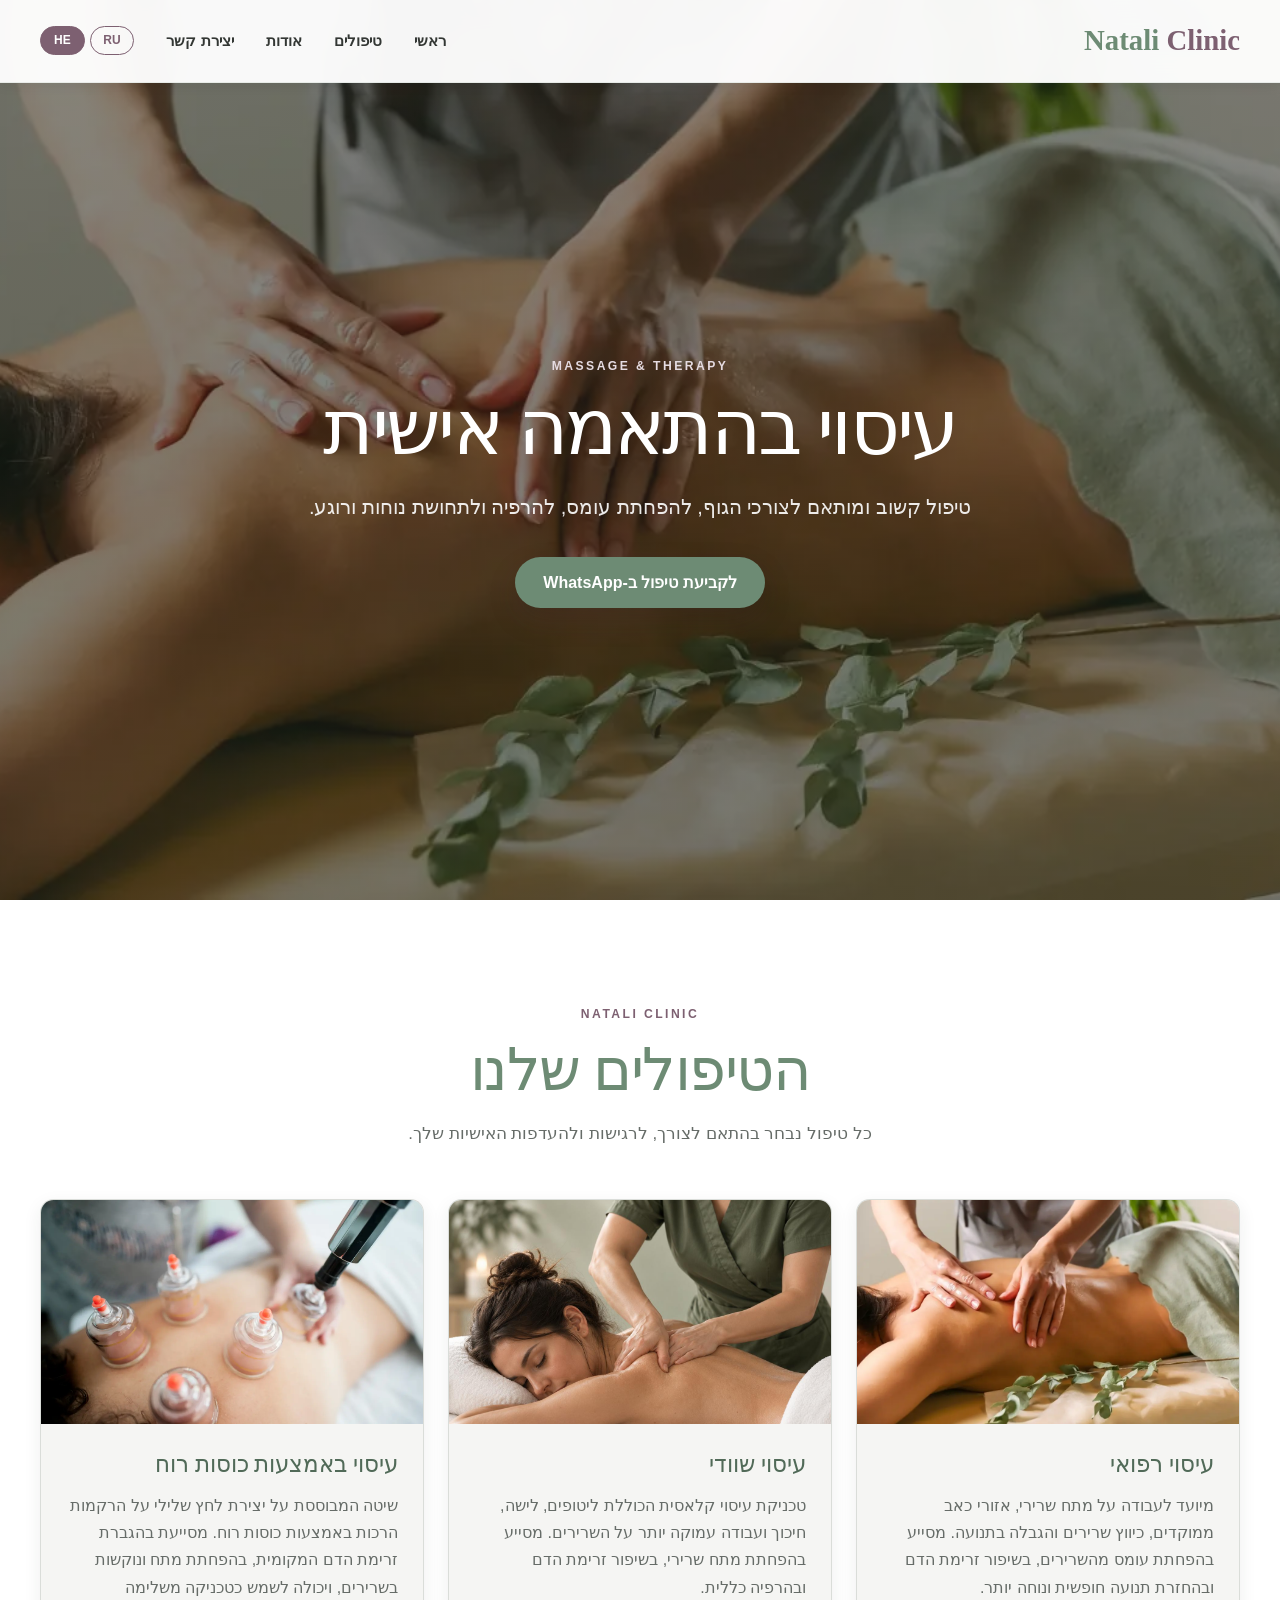
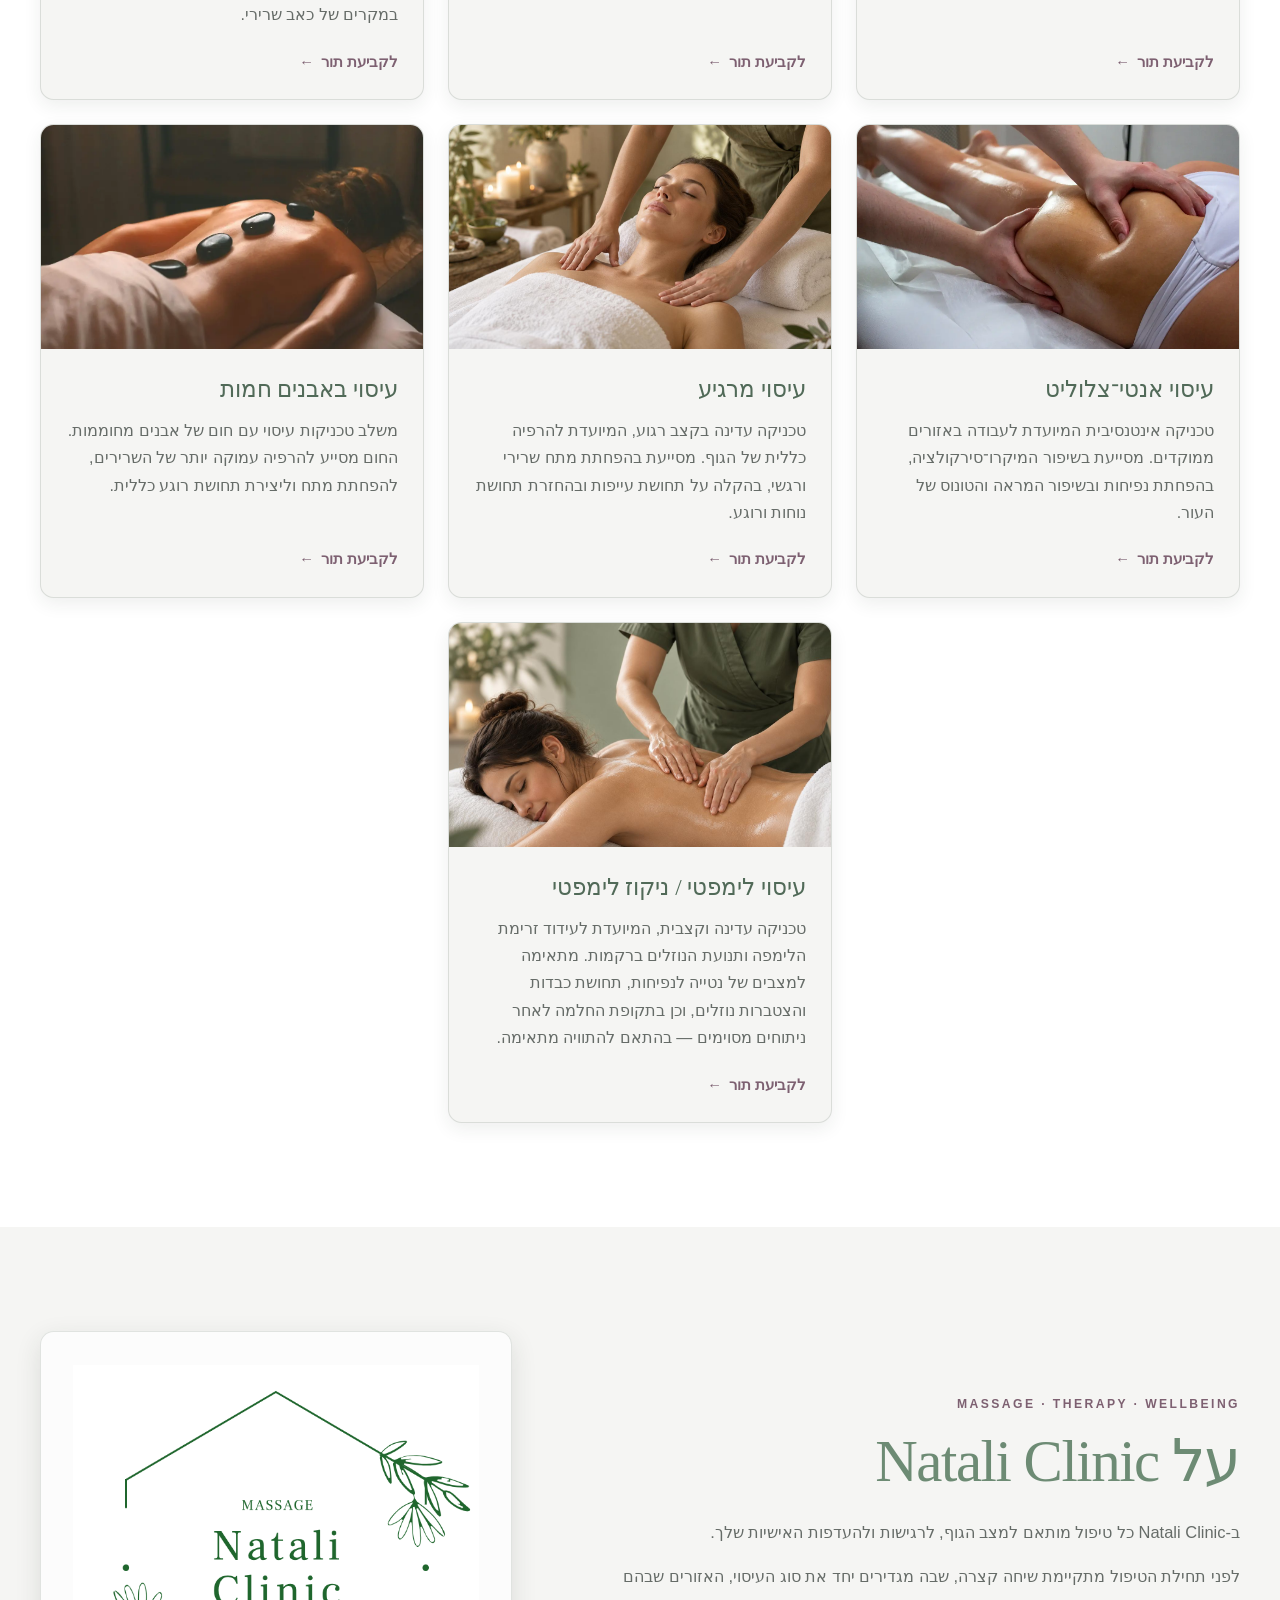
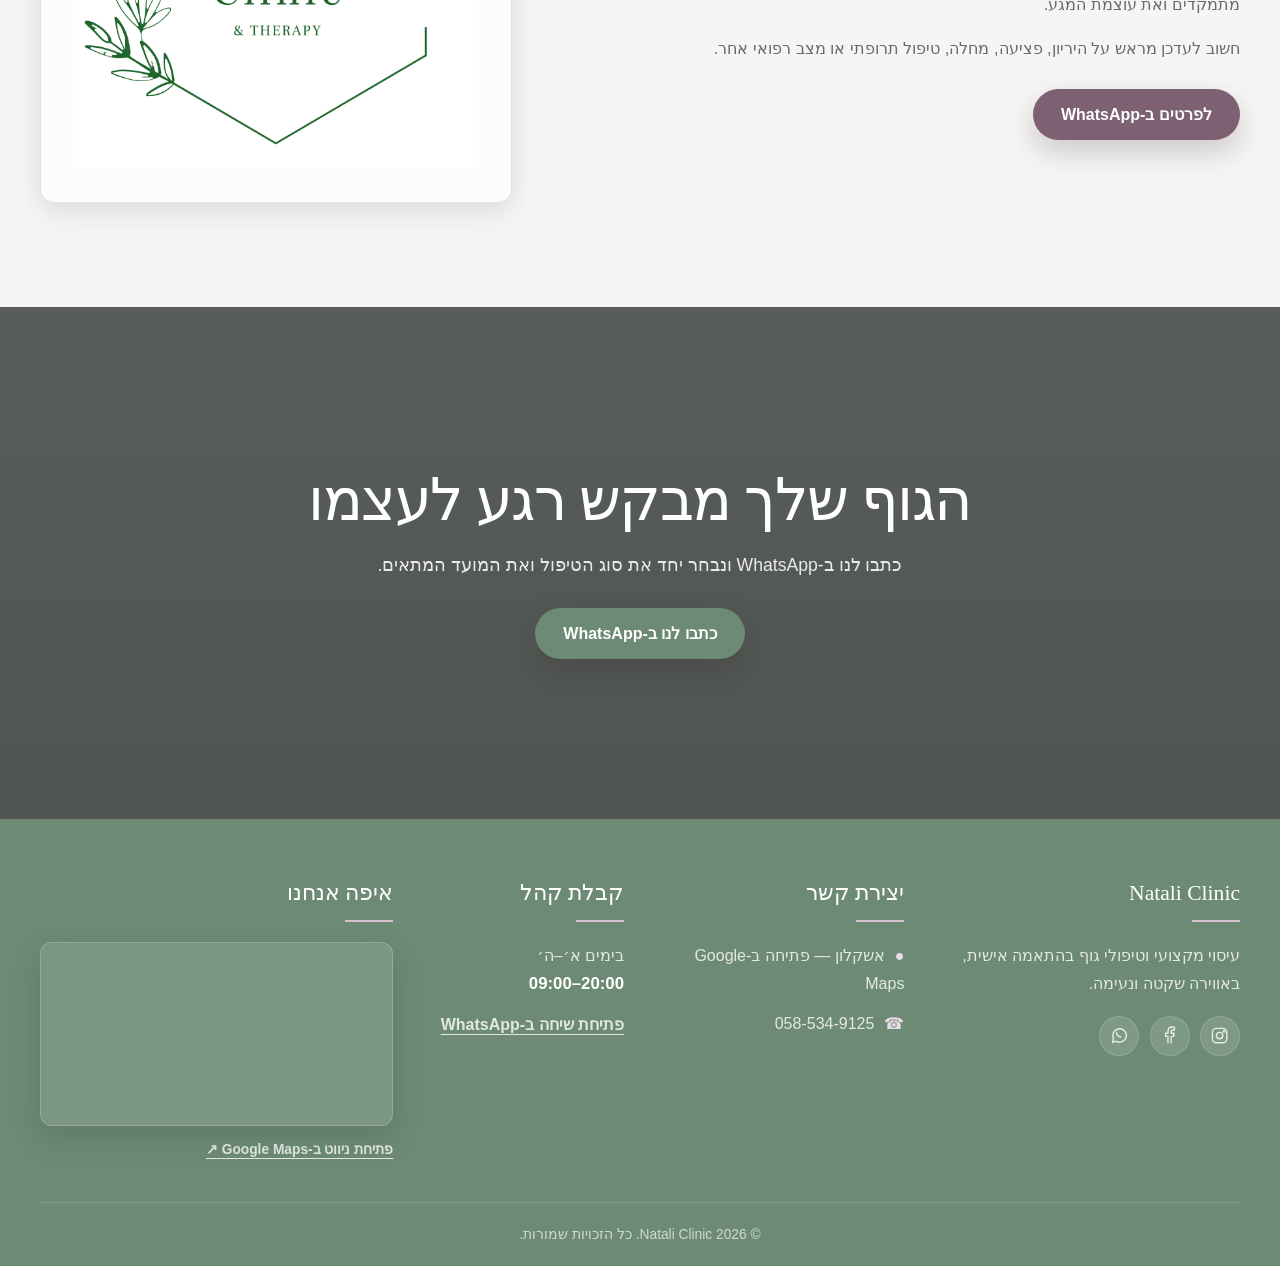
==== commit b2989aaf: "Update Natali Clinic website" ====
--- a/index.html
+++ b/index.html
@@ -159,7 +159,7 @@
             </div>
           </article>
 
-          <article class="service-card-last">
+          <article class="service-card service-card-last">
             <div class="service-img"><img src="img/mmas.jpeg" alt="עיסוי לימפטי וניקוז לימפטי" width="1600" height="1067" loading="lazy"></div>
             <div class="service-content">
               <h3>עיסוי לימפטי / ניקוז לימפטי</h3>
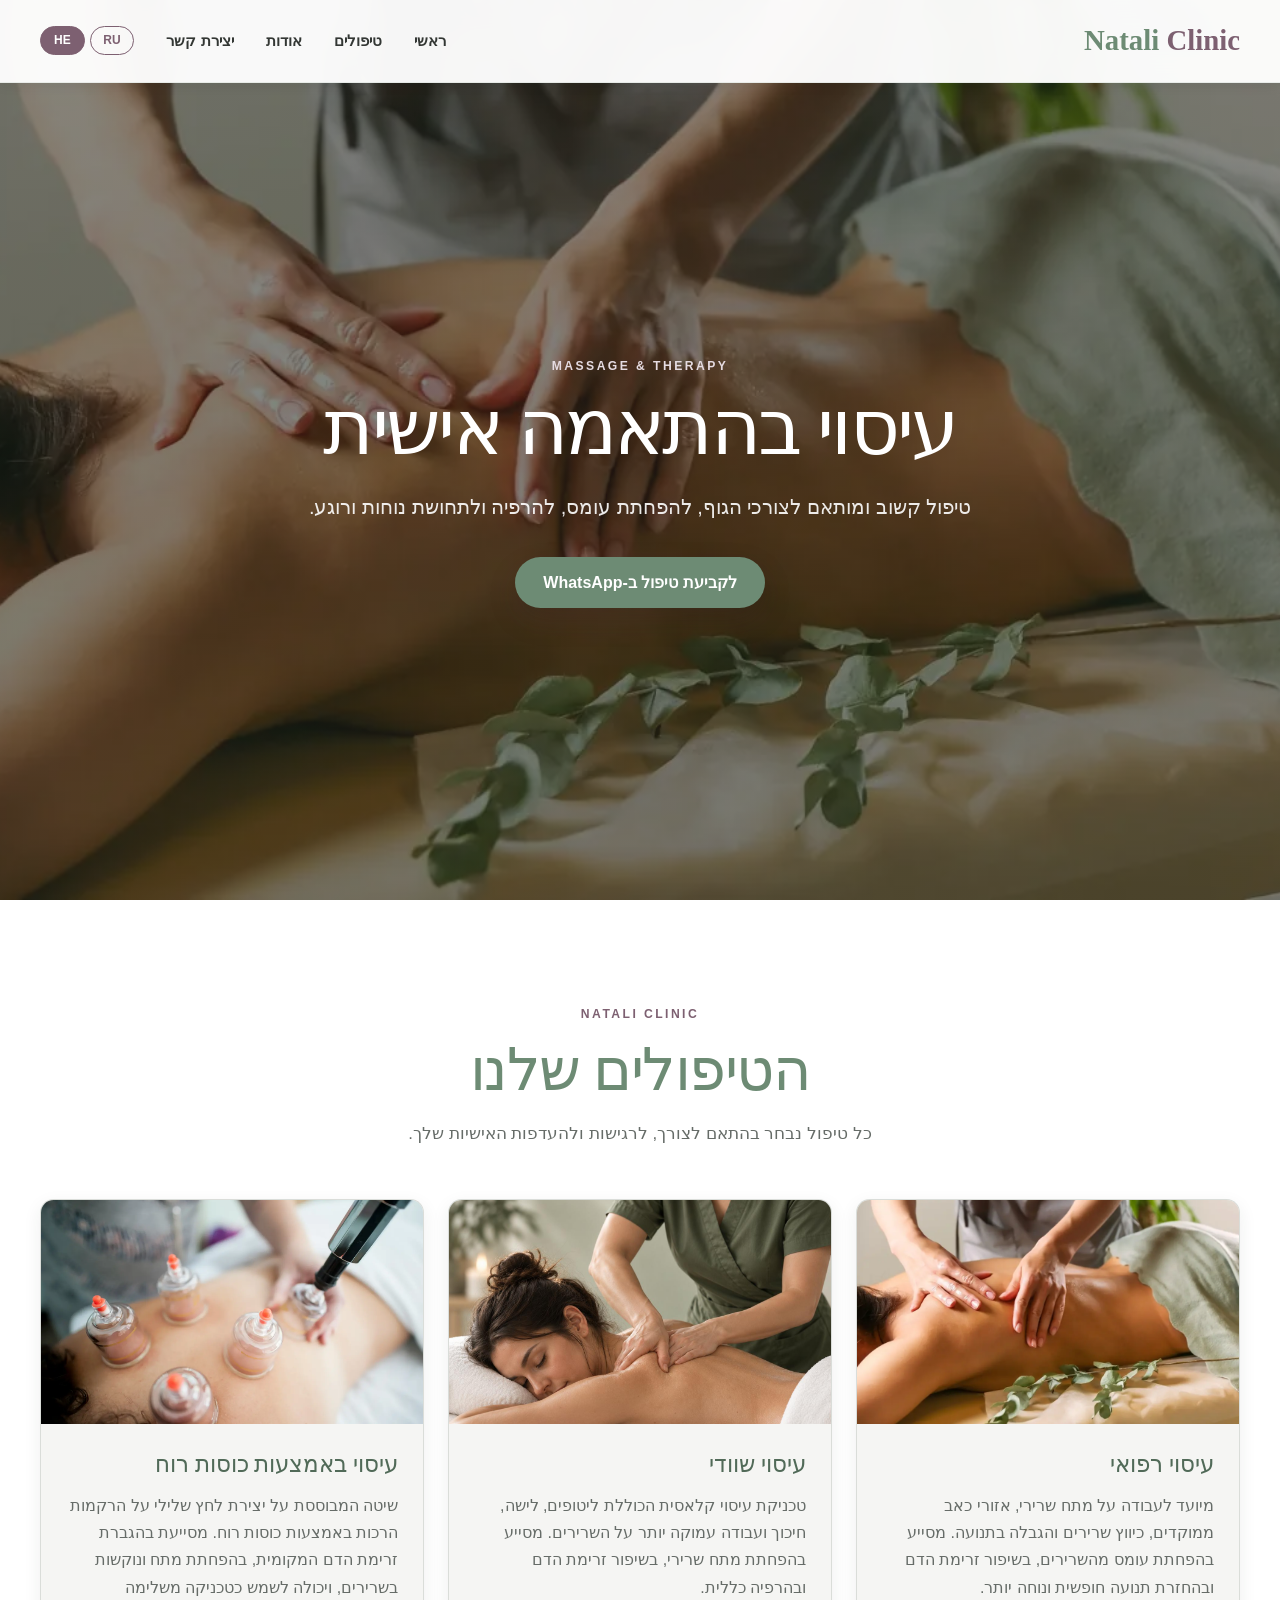
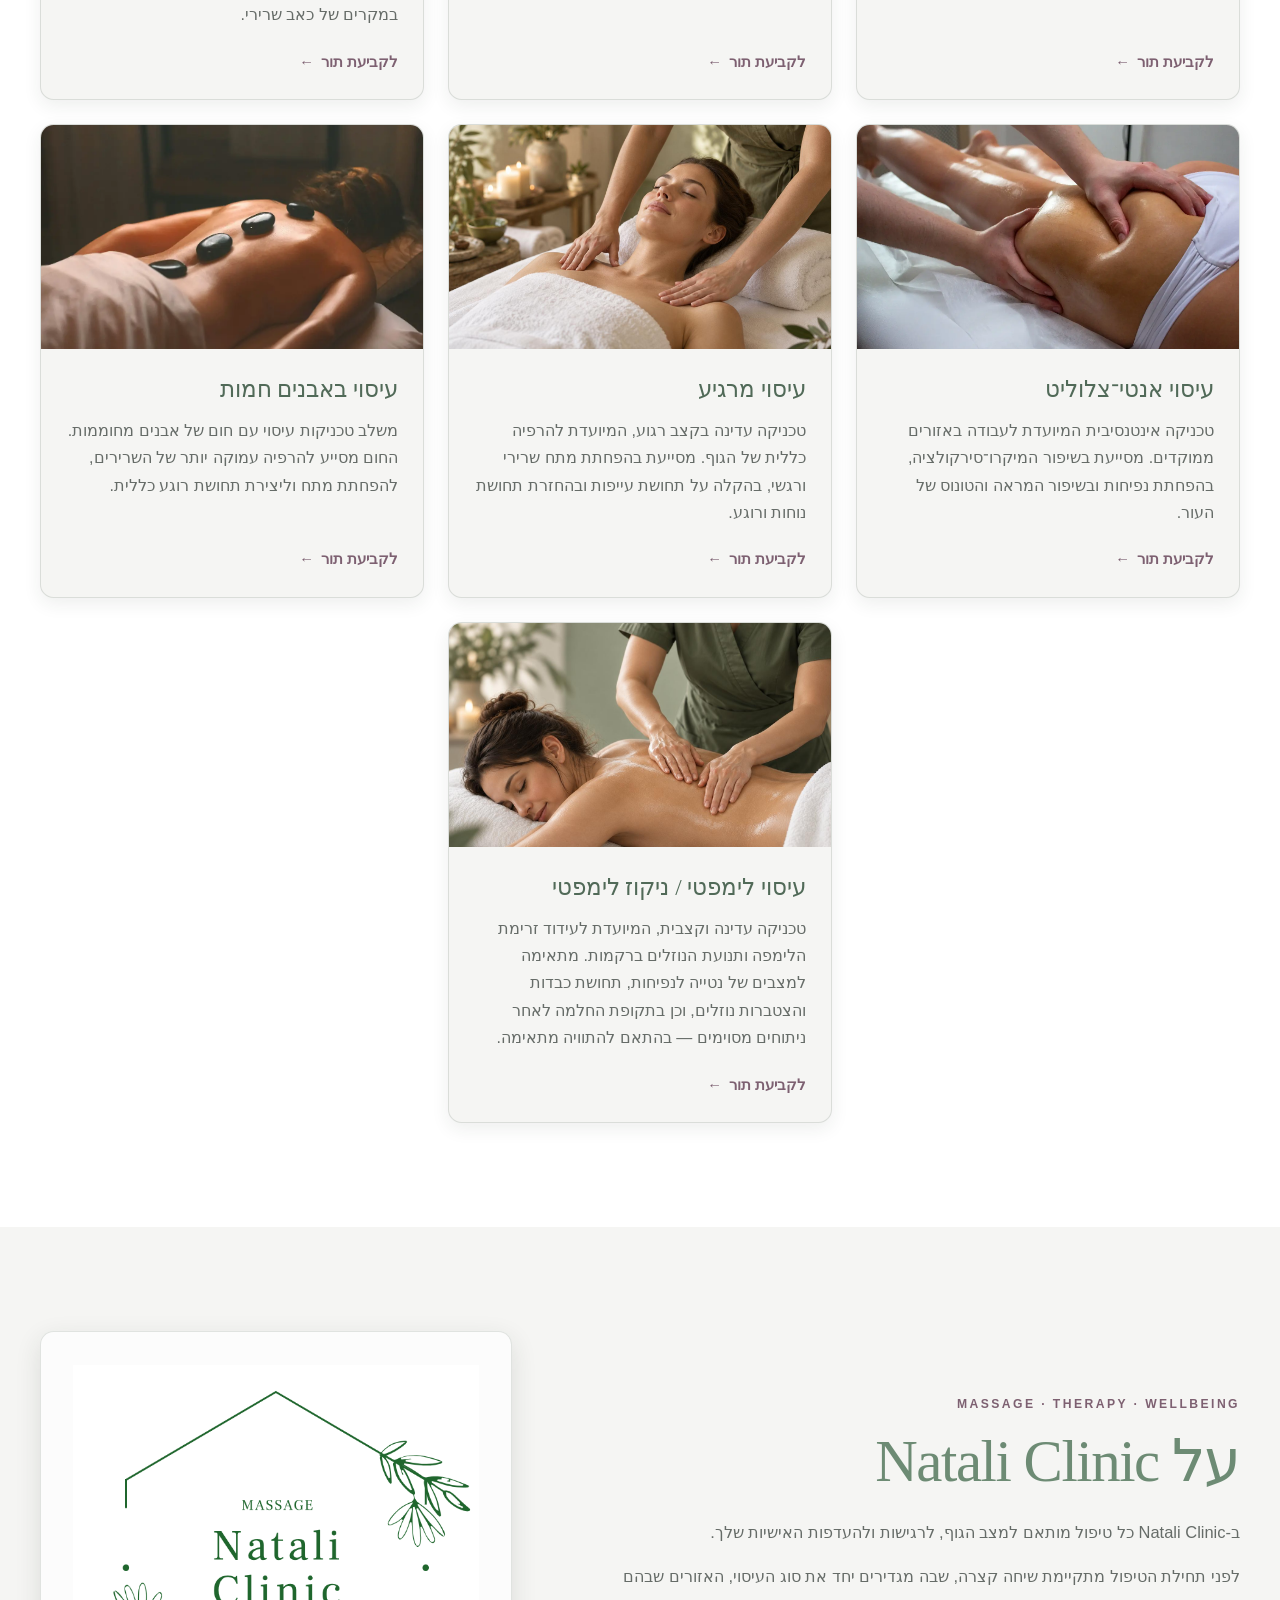
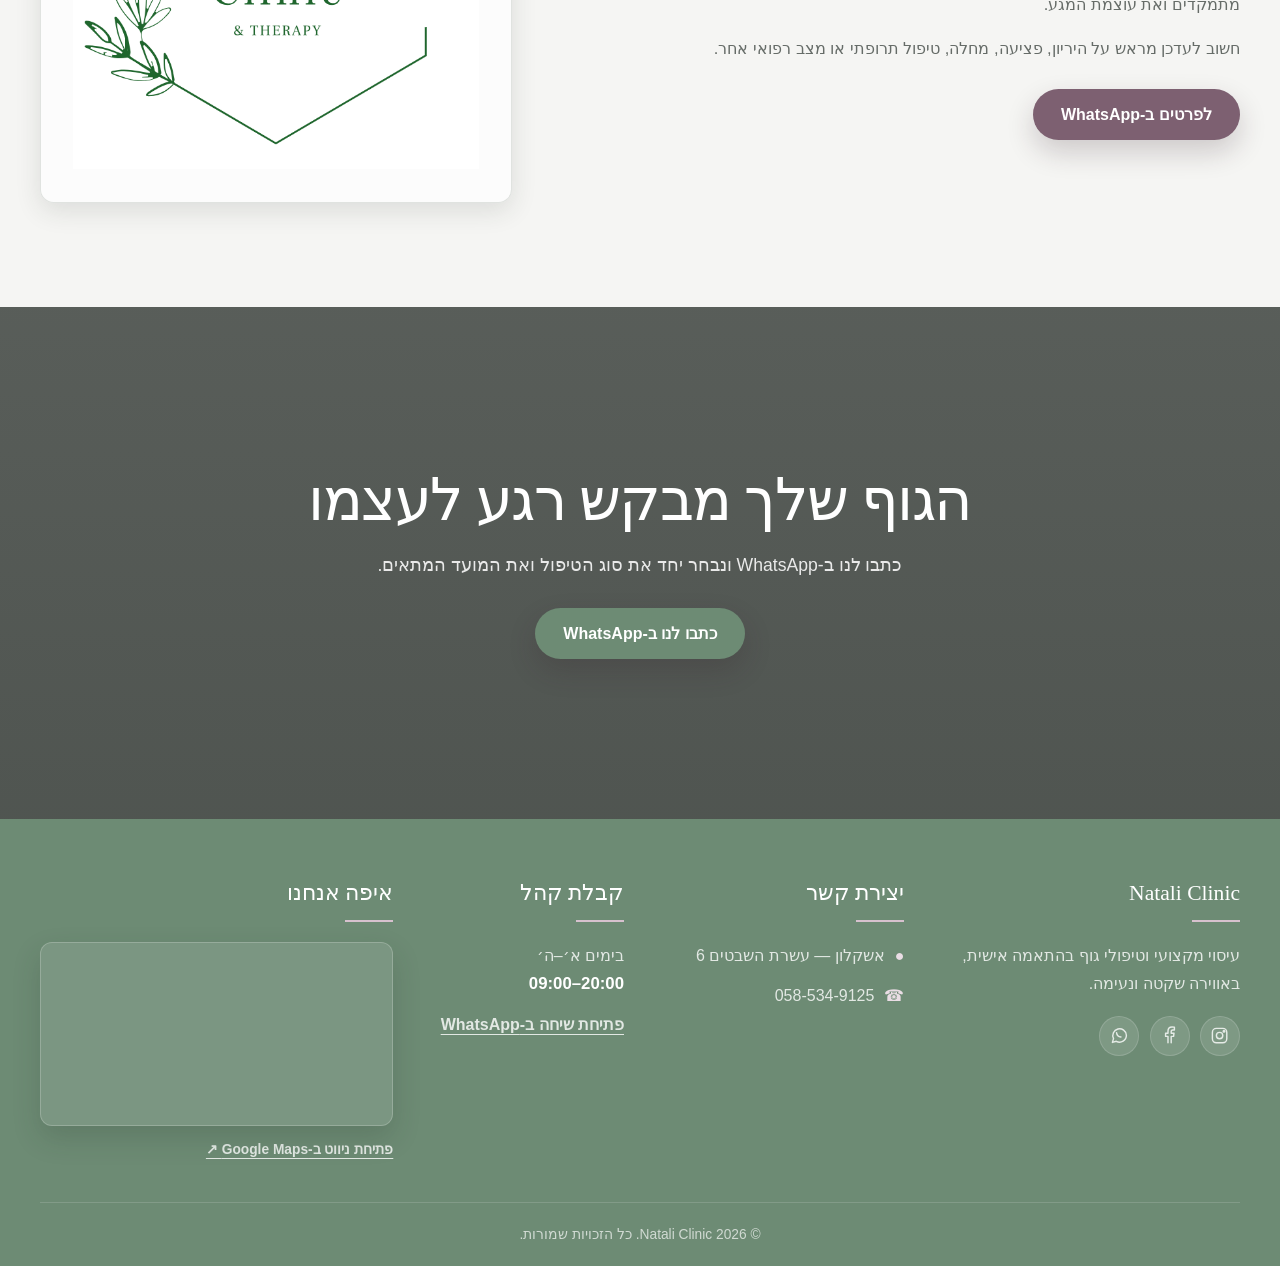
==== commit 11041d49: "Add business address" ====
--- a/index.html
+++ b/index.html
@@ -210,7 +210,7 @@
         </div>
         <div class="footer-col">
           <h2>יצירת קשר</h2>
-          <p><span class="contact-icon" aria-hidden="true">●</span> <a href="https://maps.app.goo.gl/th1kcimEhLu24rFx6" target="_blank" rel="noopener">אשקלון — פתיחה ב‑Google Maps</a></p>
+          <p><span class="contact-icon" aria-hidden="true">●</span> <a href="https://maps.app.goo.gl/th1kcimEhLu24rFx6" target="_blank" rel="noopener">אשקלון — עשרת השבטים 6</a></p>
           <p><span class="contact-icon" aria-hidden="true">☎</span> <a href="tel:+972585349125" dir="ltr">058-534-9125</a></p>
         </div>
         <div class="footer-col">
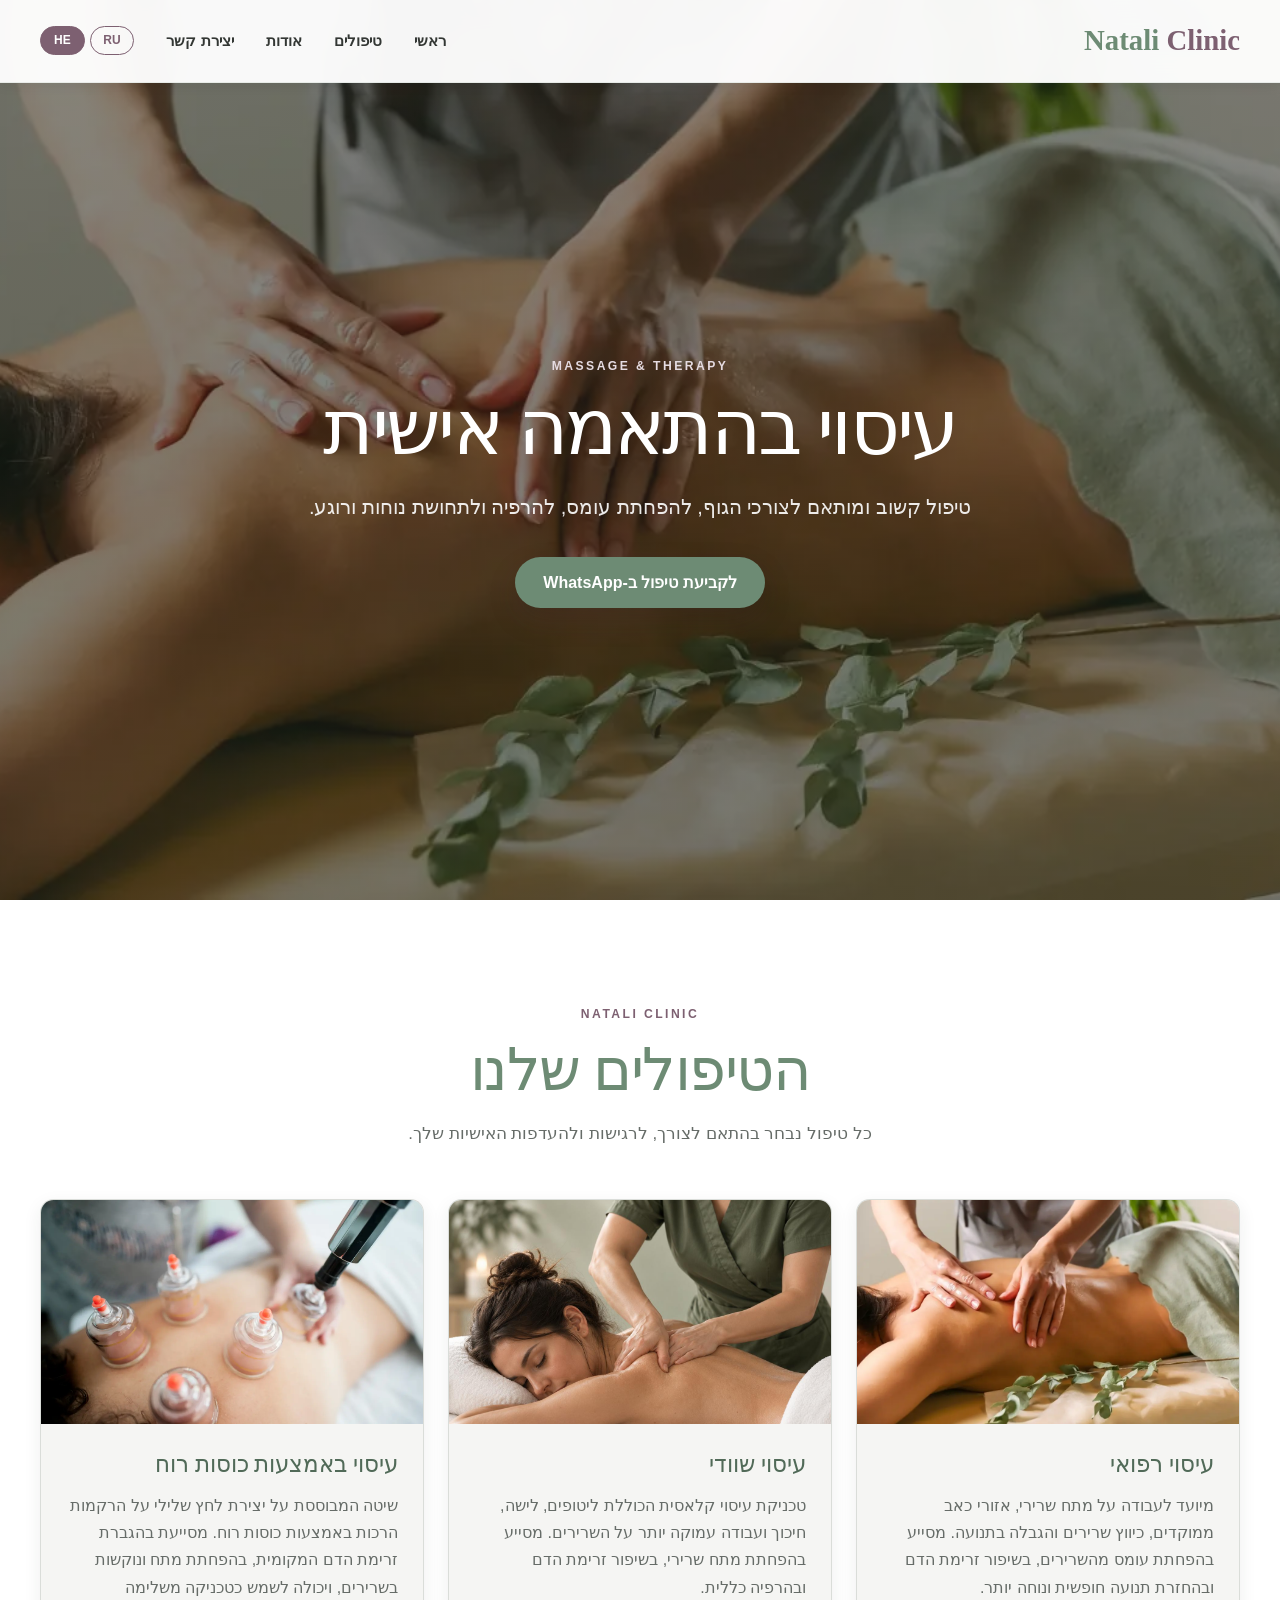
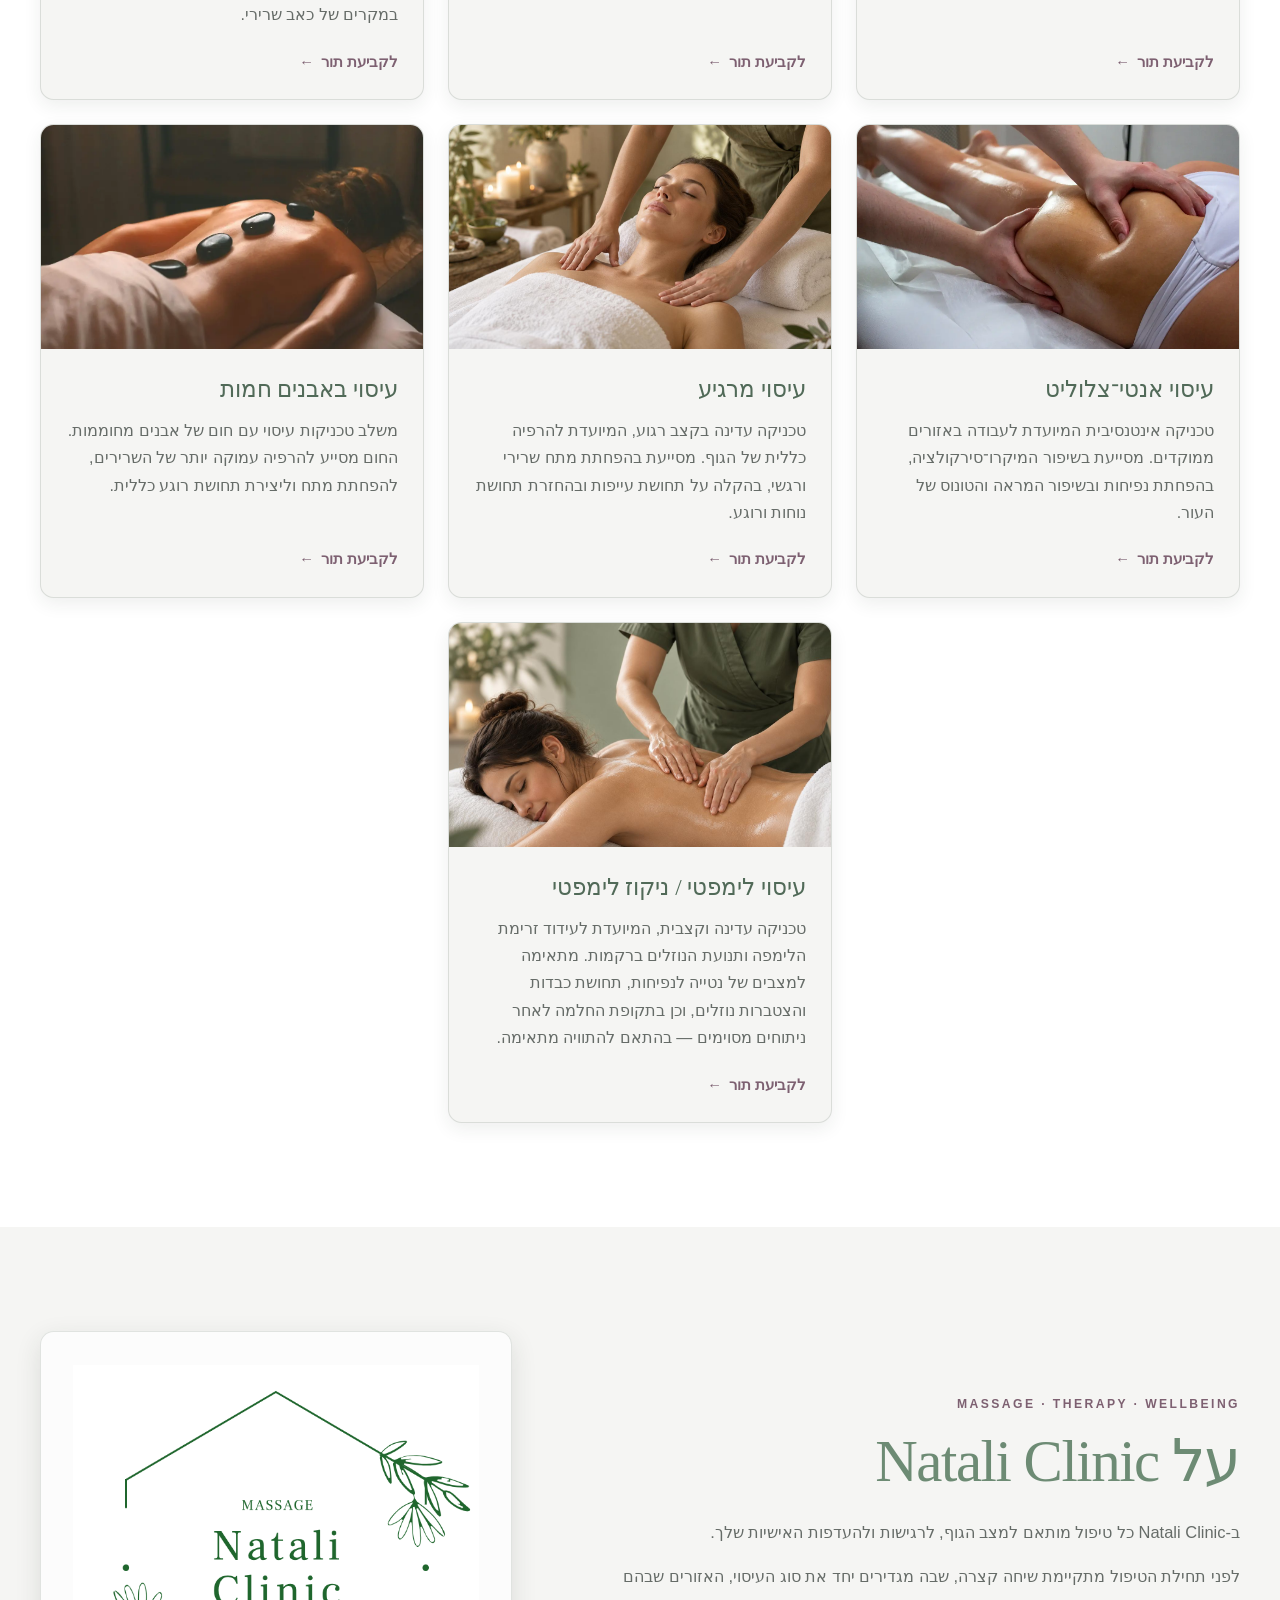
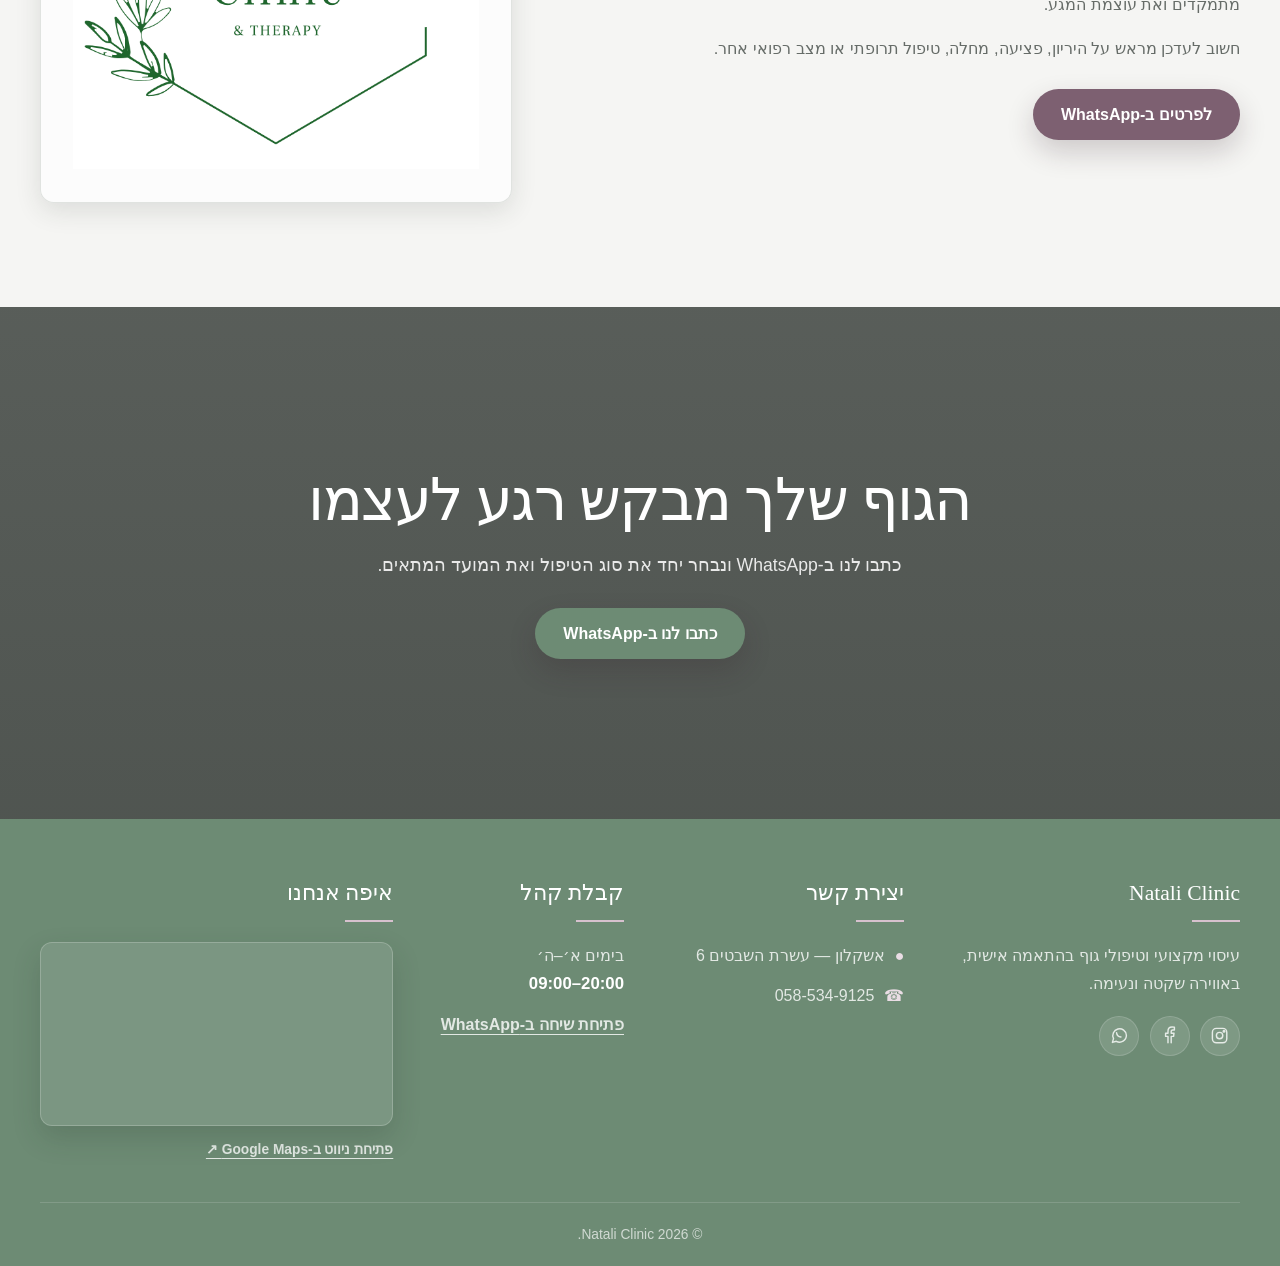
==== commit a9cb3f71: "copyright update" ====
--- a/index.html
+++ b/index.html
@@ -226,7 +226,7 @@
           <a class="map-link" href="https://maps.app.goo.gl/th1kcimEhLu24rFx6" target="_blank" rel="noopener">פתיחת ניווט ב‑Google Maps ↗</a>
         </div>
       </div>
-      <div class="copyright"><p>© 2026 Natali Clinic. כל הזכויות שמורות.</p></div>
+      <div class="copyright"><p>© 2026 Natali Clinic.</p></div>
     </div>
   </footer>
 </body>
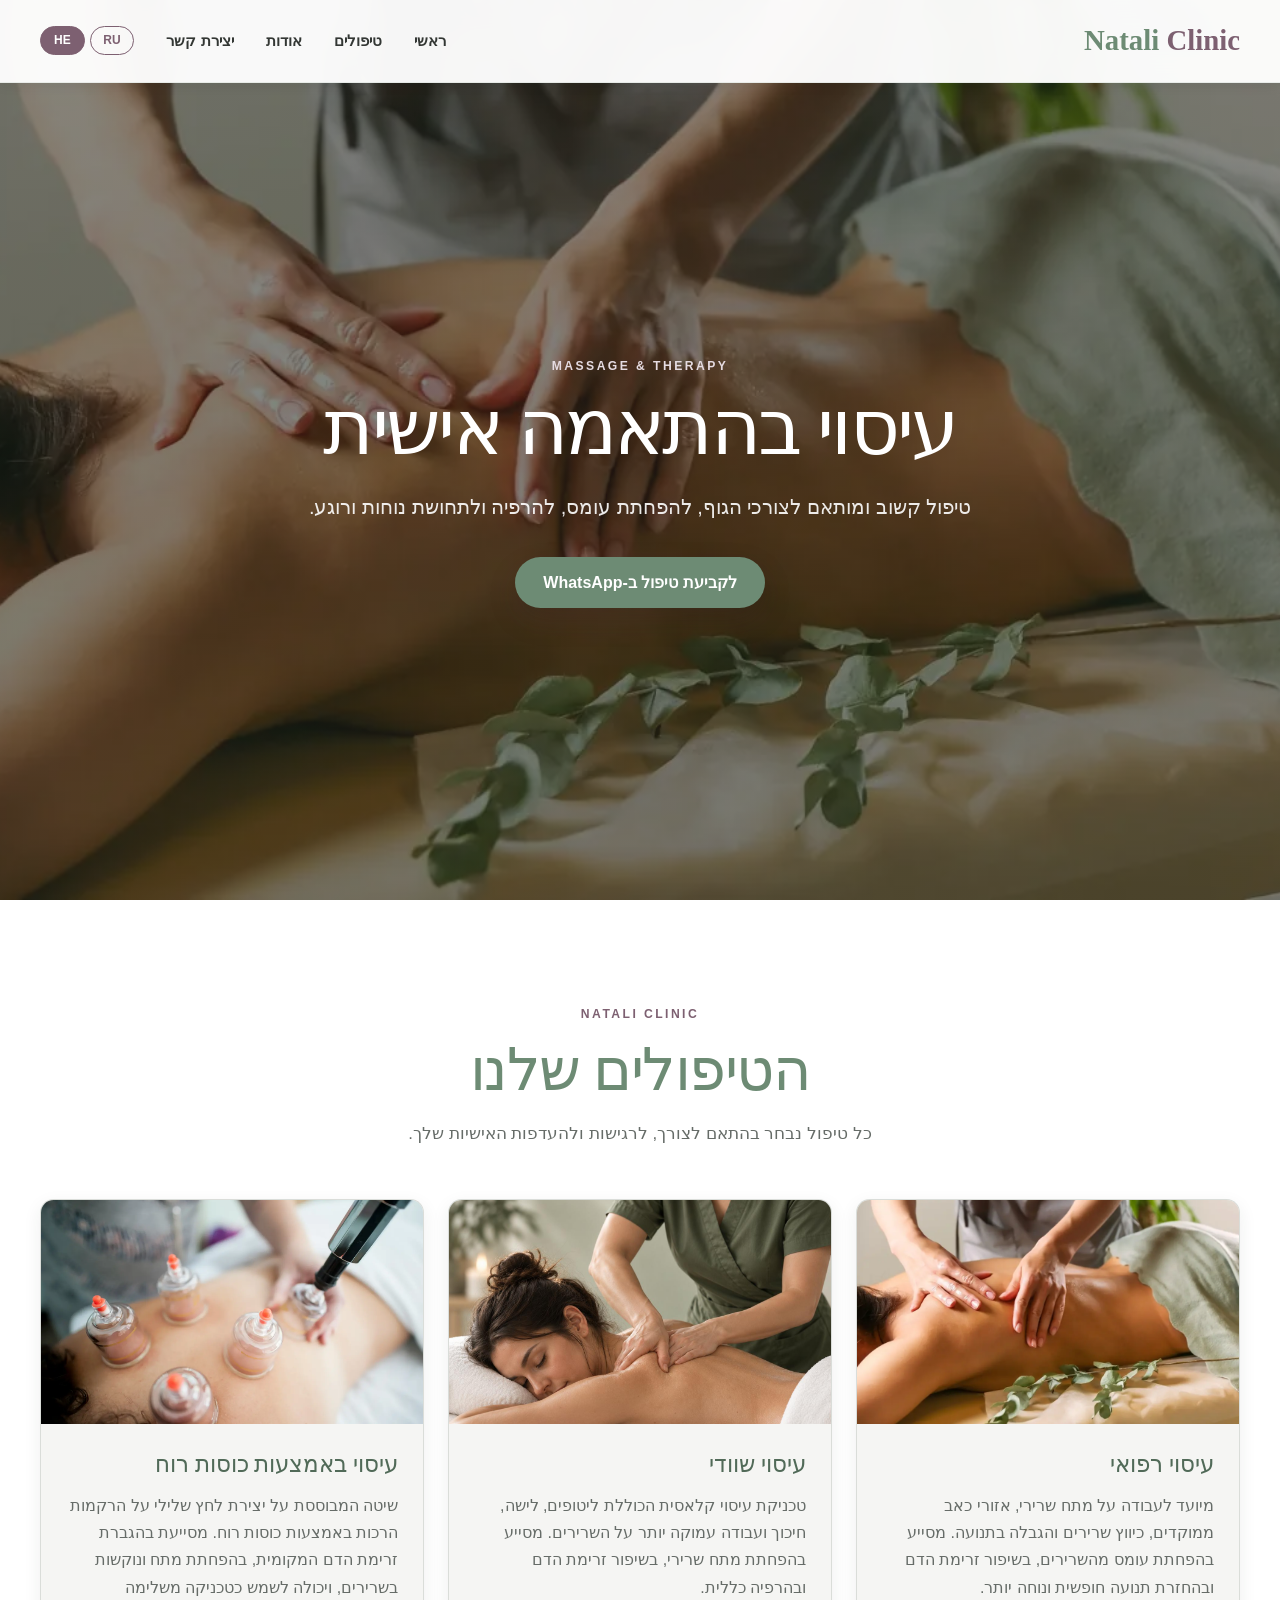
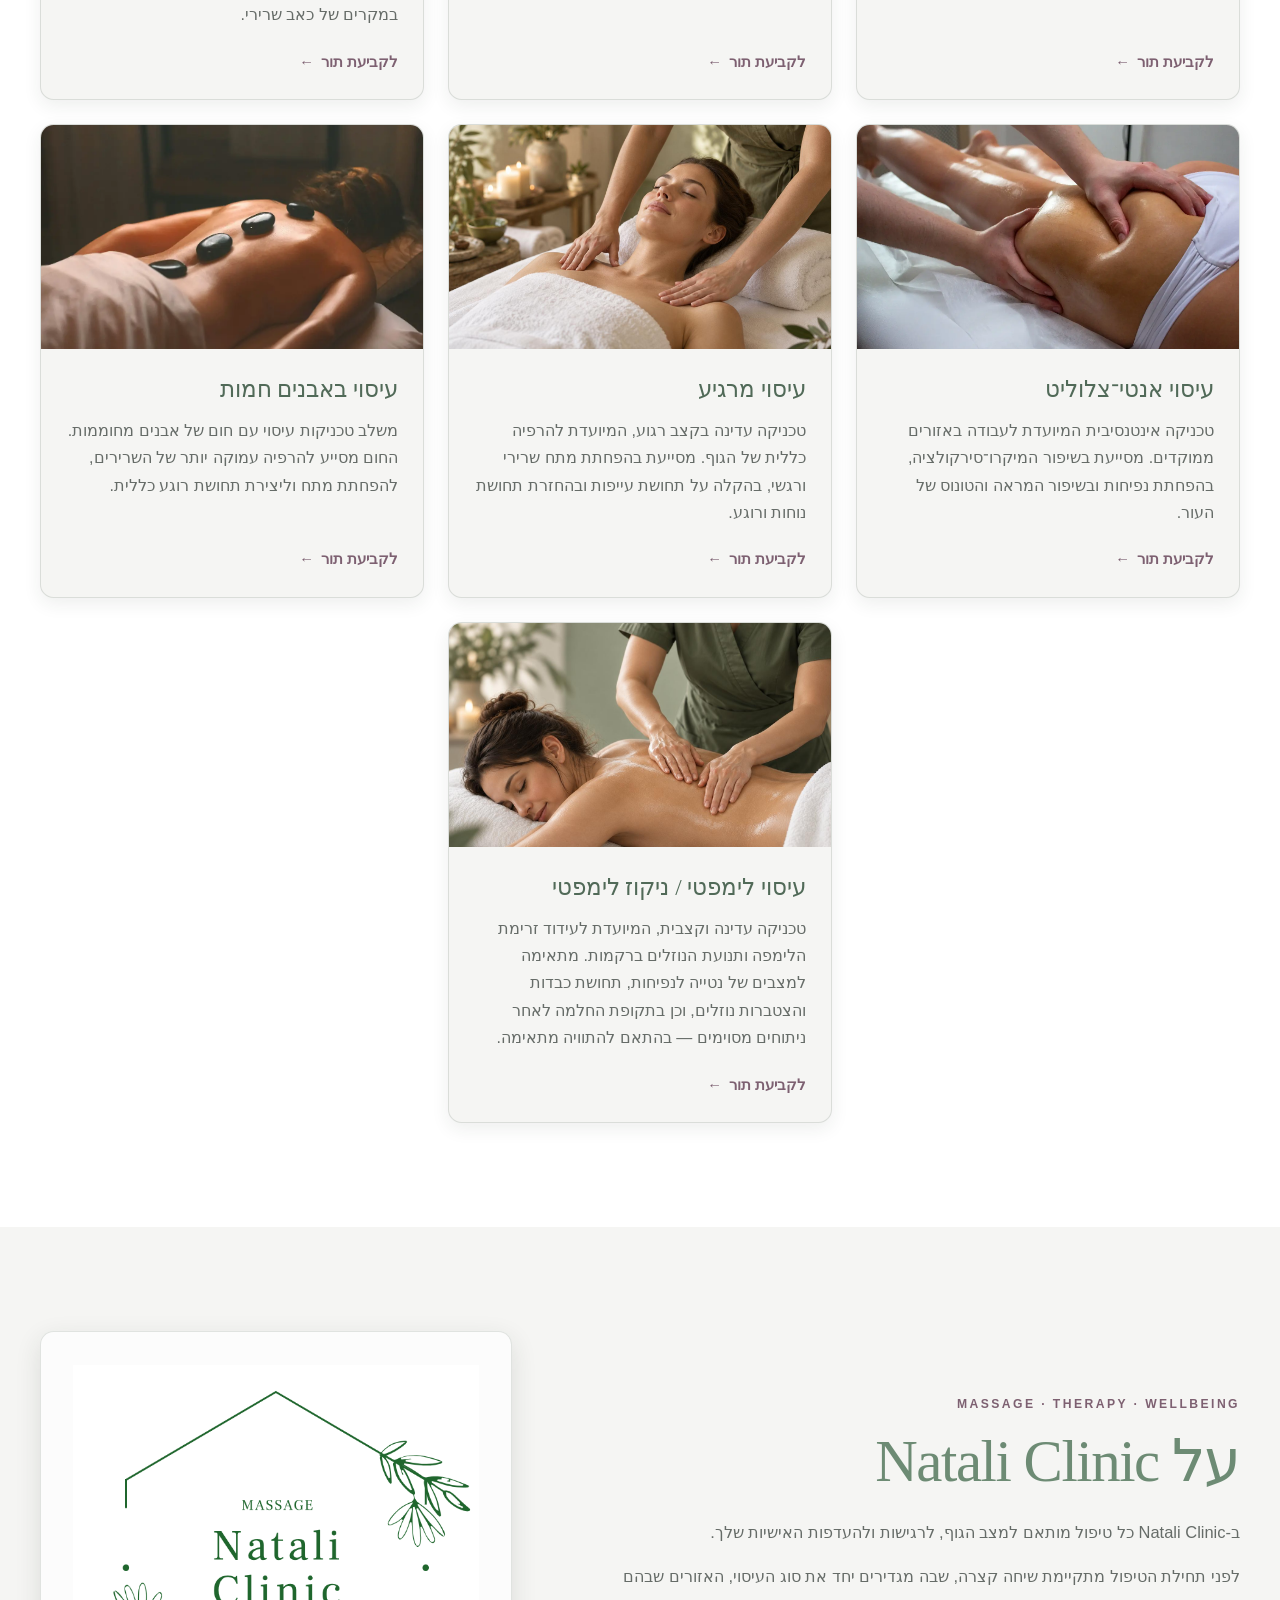
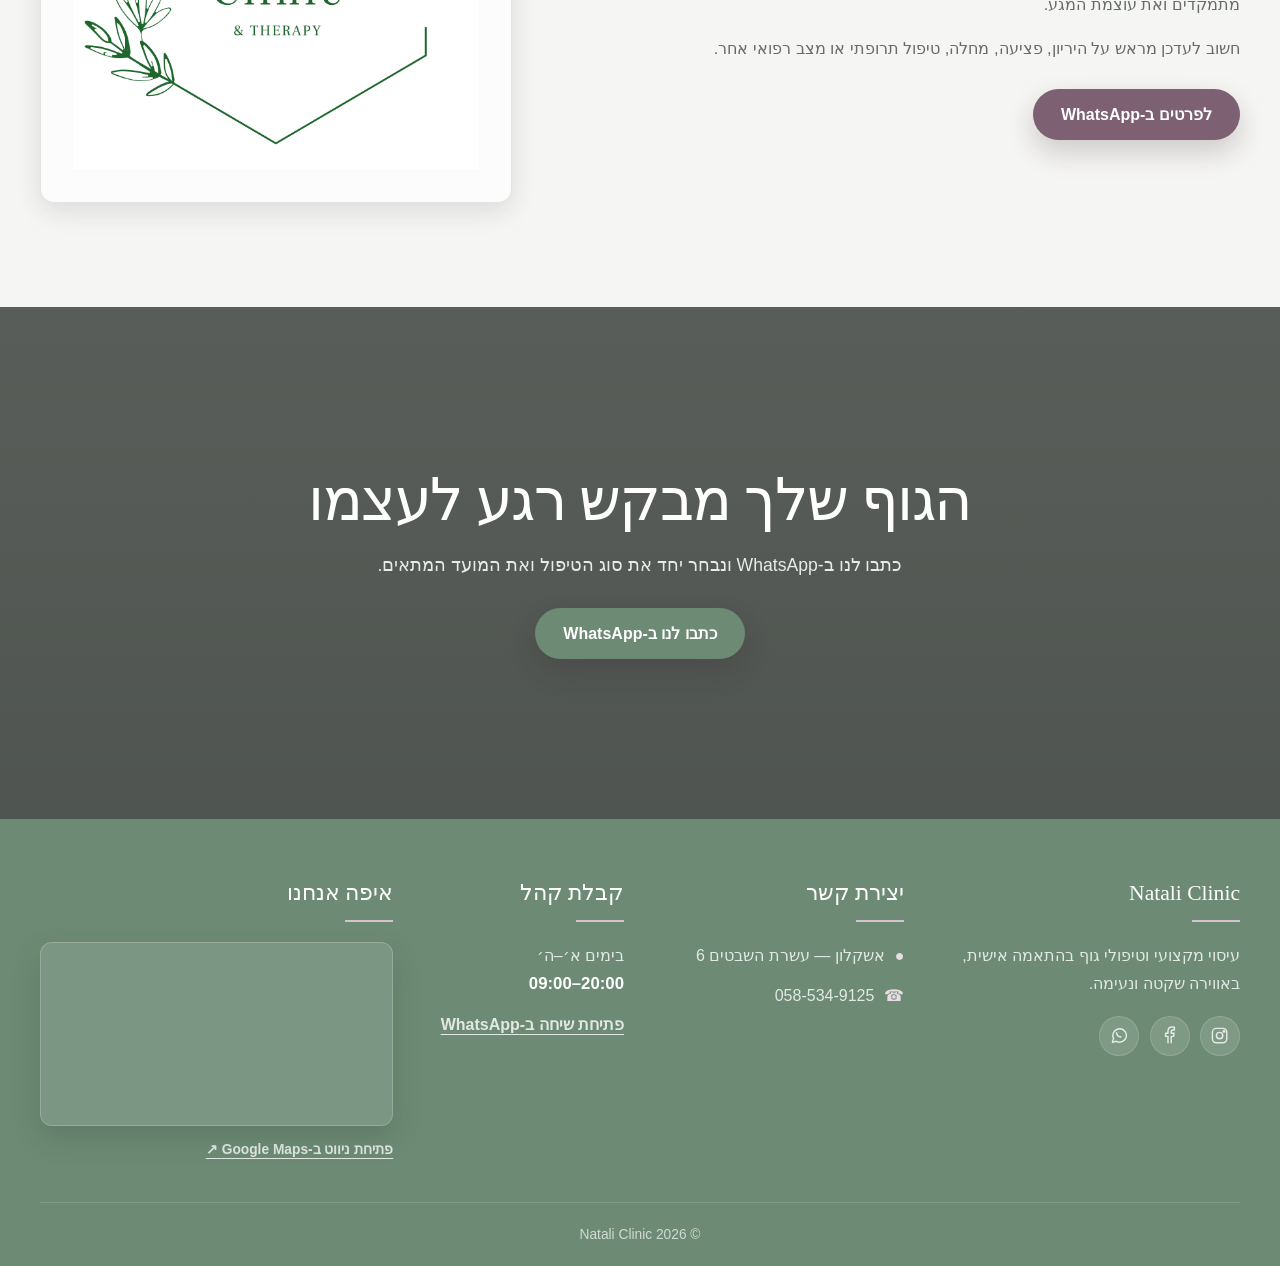
==== commit d470a131: "copyright date automatic update" ====
--- a/index.html
+++ b/index.html
@@ -226,8 +226,13 @@
           <a class="map-link" href="https://maps.app.goo.gl/th1kcimEhLu24rFx6" target="_blank" rel="noopener">פתיחת ניווט ב‑Google Maps ↗</a>
         </div>
       </div>
-      <div class="copyright"><p>© 2026 Natali Clinic.</p></div>
+      <div class="copyright"><p>© <span class="current-year">2026</span> Natali Clinic</p></div>
     </div>
   </footer>
+  <script>
+  document.querySelectorAll(".current-year").forEach((element) => {
+    element.textContent = new Date().getFullYear();
+  });
+</script>
 </body>
 </html>
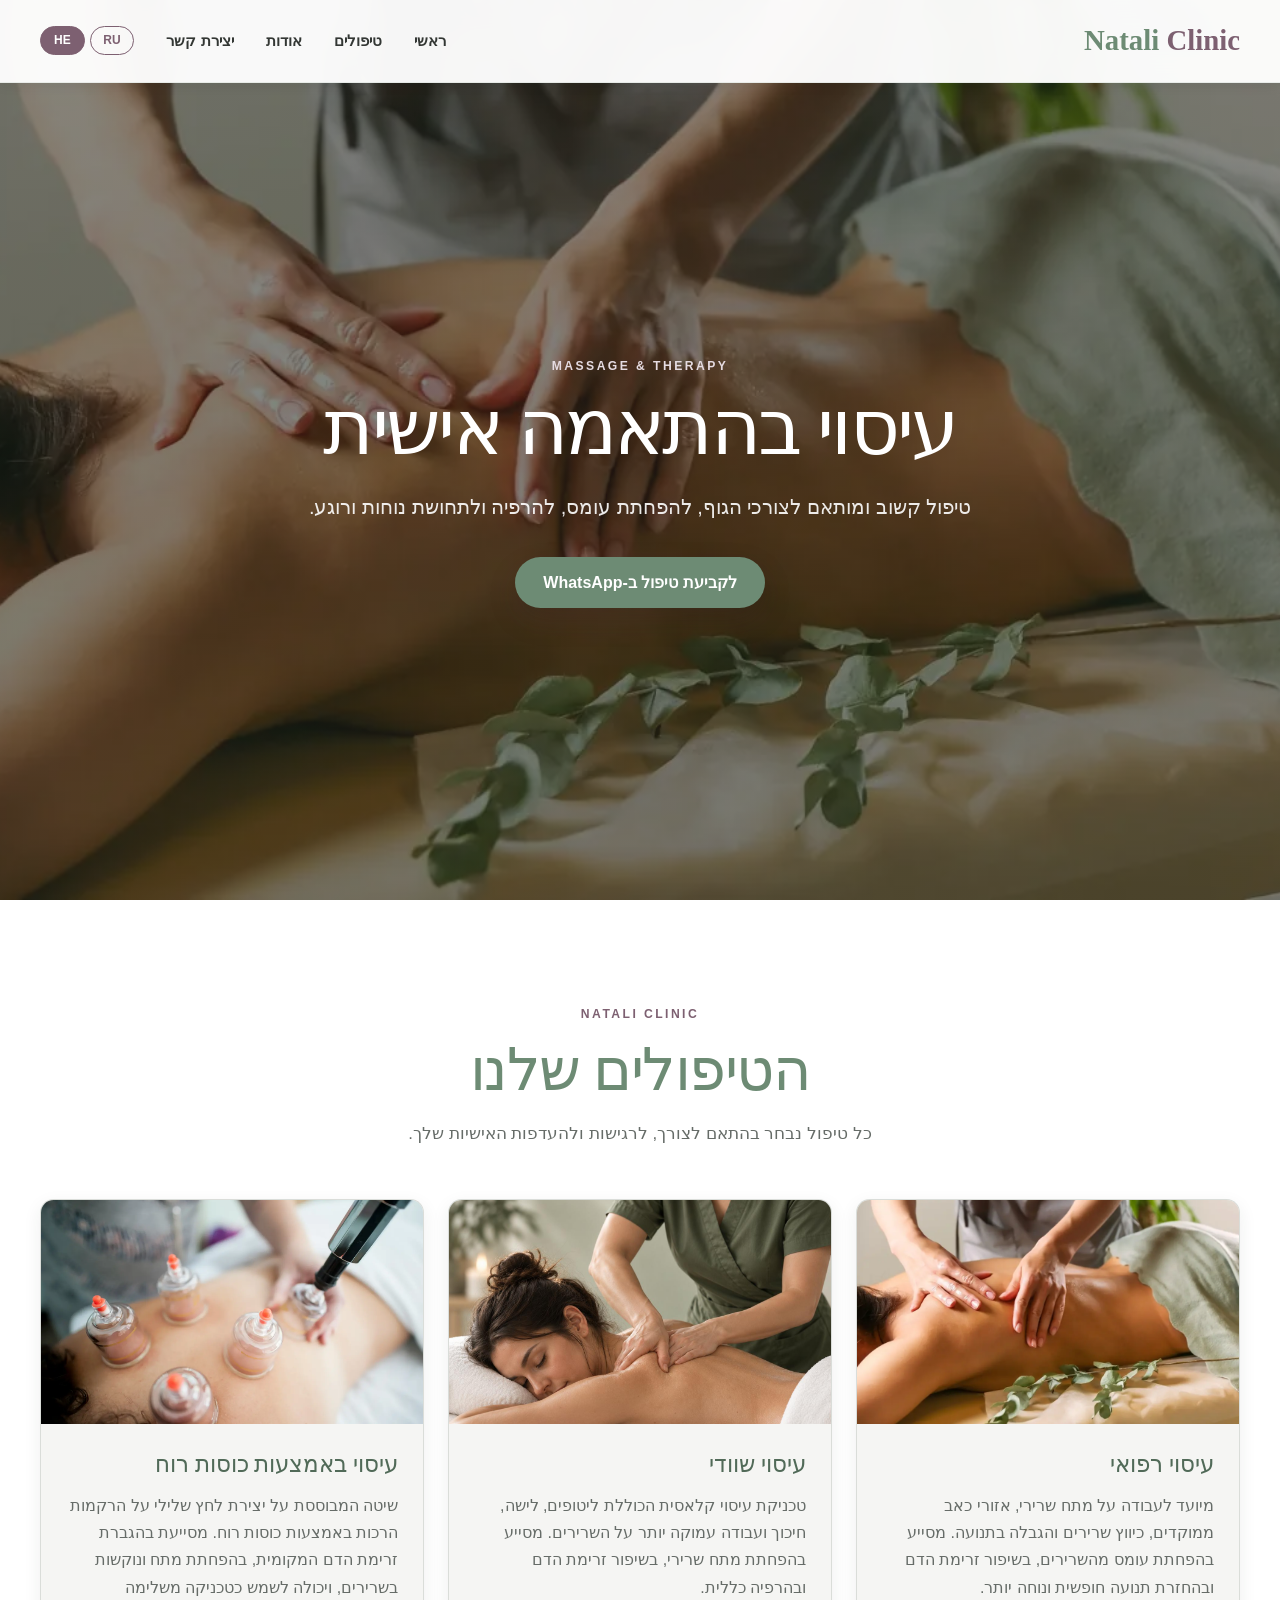
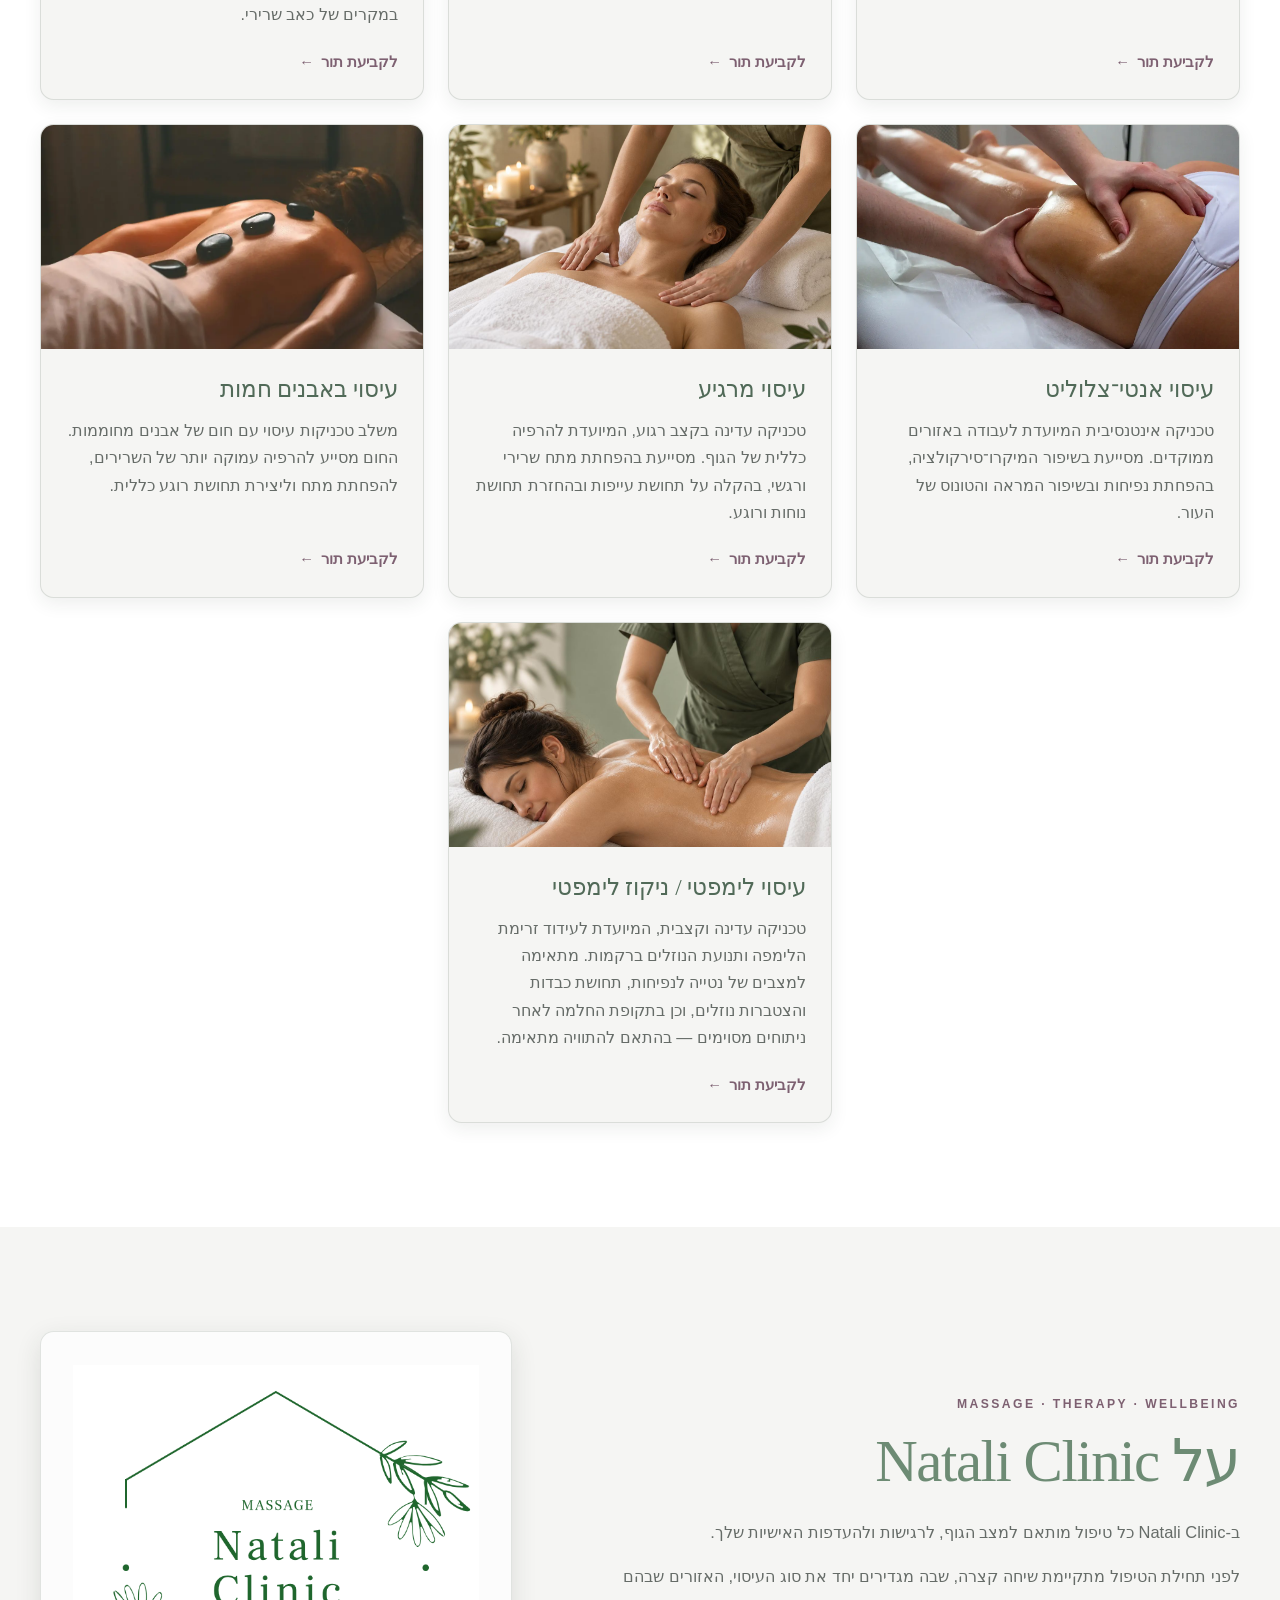
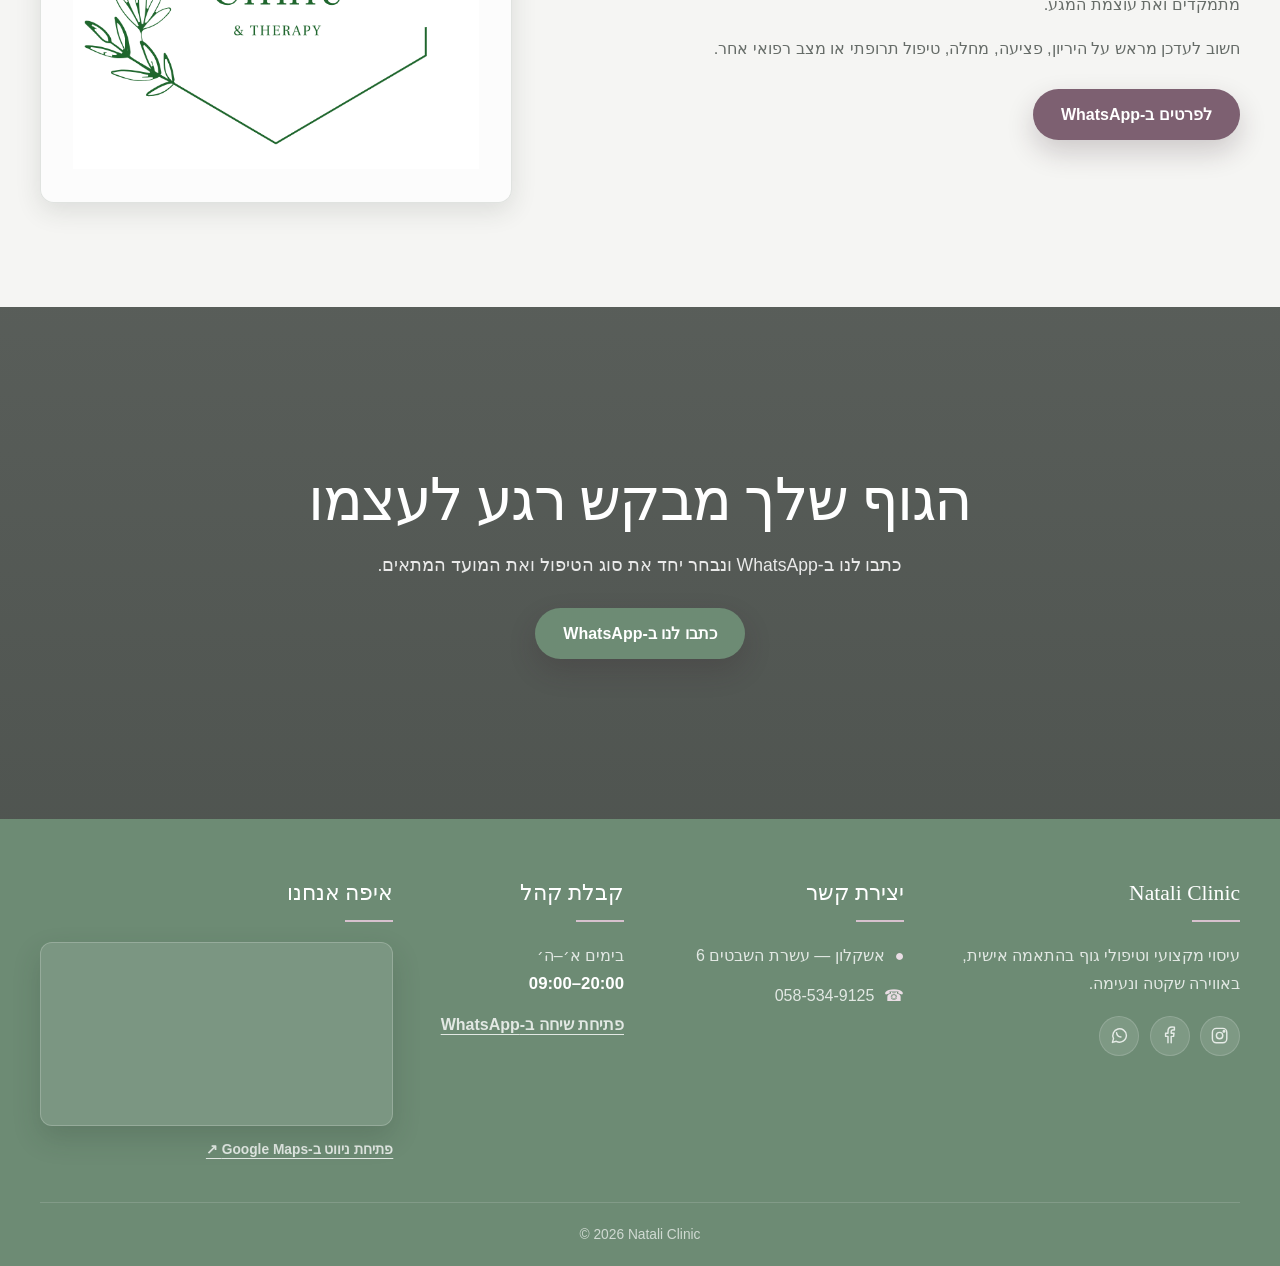
==== commit f625b95b: "copyright cosmetic repair" ====
--- a/index.html
+++ b/index.html
@@ -226,7 +226,9 @@
           <a class="map-link" href="https://maps.app.goo.gl/th1kcimEhLu24rFx6" target="_blank" rel="noopener">פתיחת ניווט ב‑Google Maps ↗</a>
         </div>
       </div>
-      <div class="copyright"><p>© <span class="current-year">2026</span> Natali Clinic</p></div>
+      <div class="copyright"><p dir="ltr" lang="en">
+  © <span class="current-year">2026</span> Natali Clinic
+</p></div>
     </div>
   </footer>
   <script>
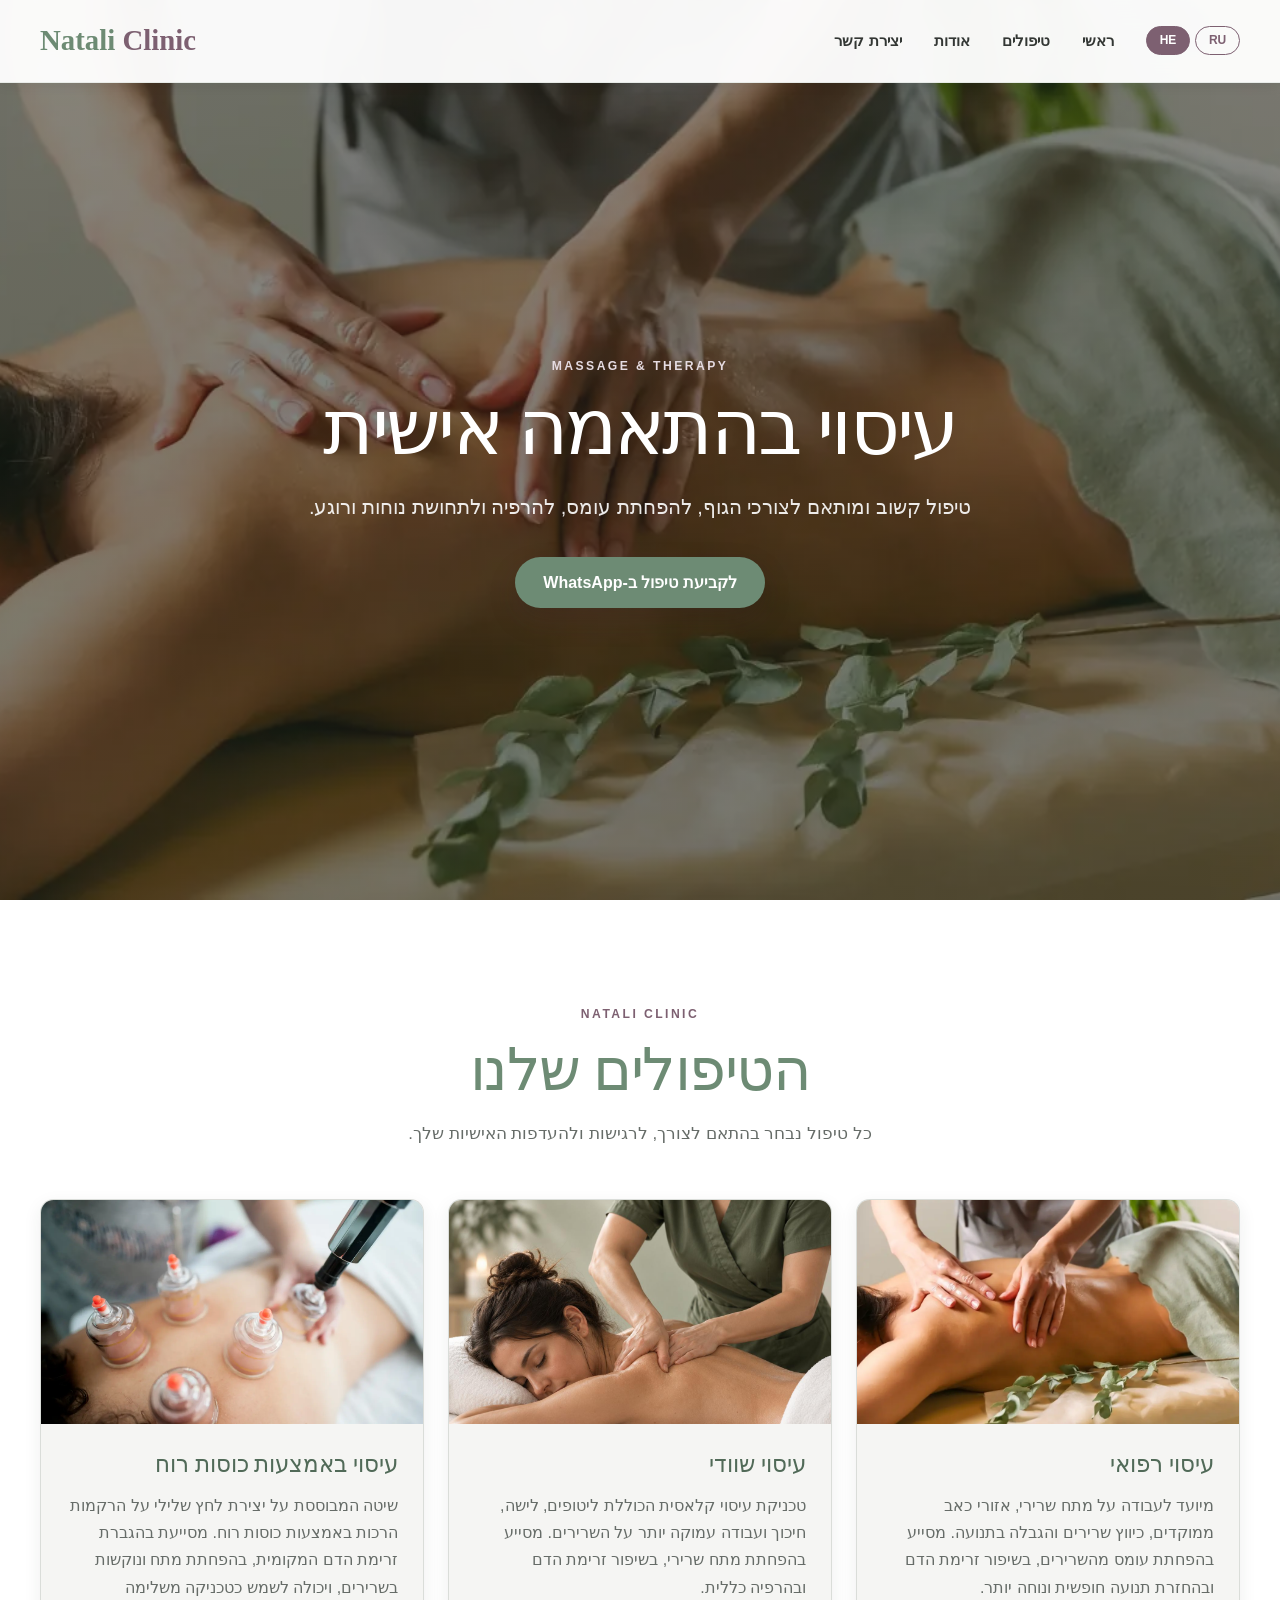
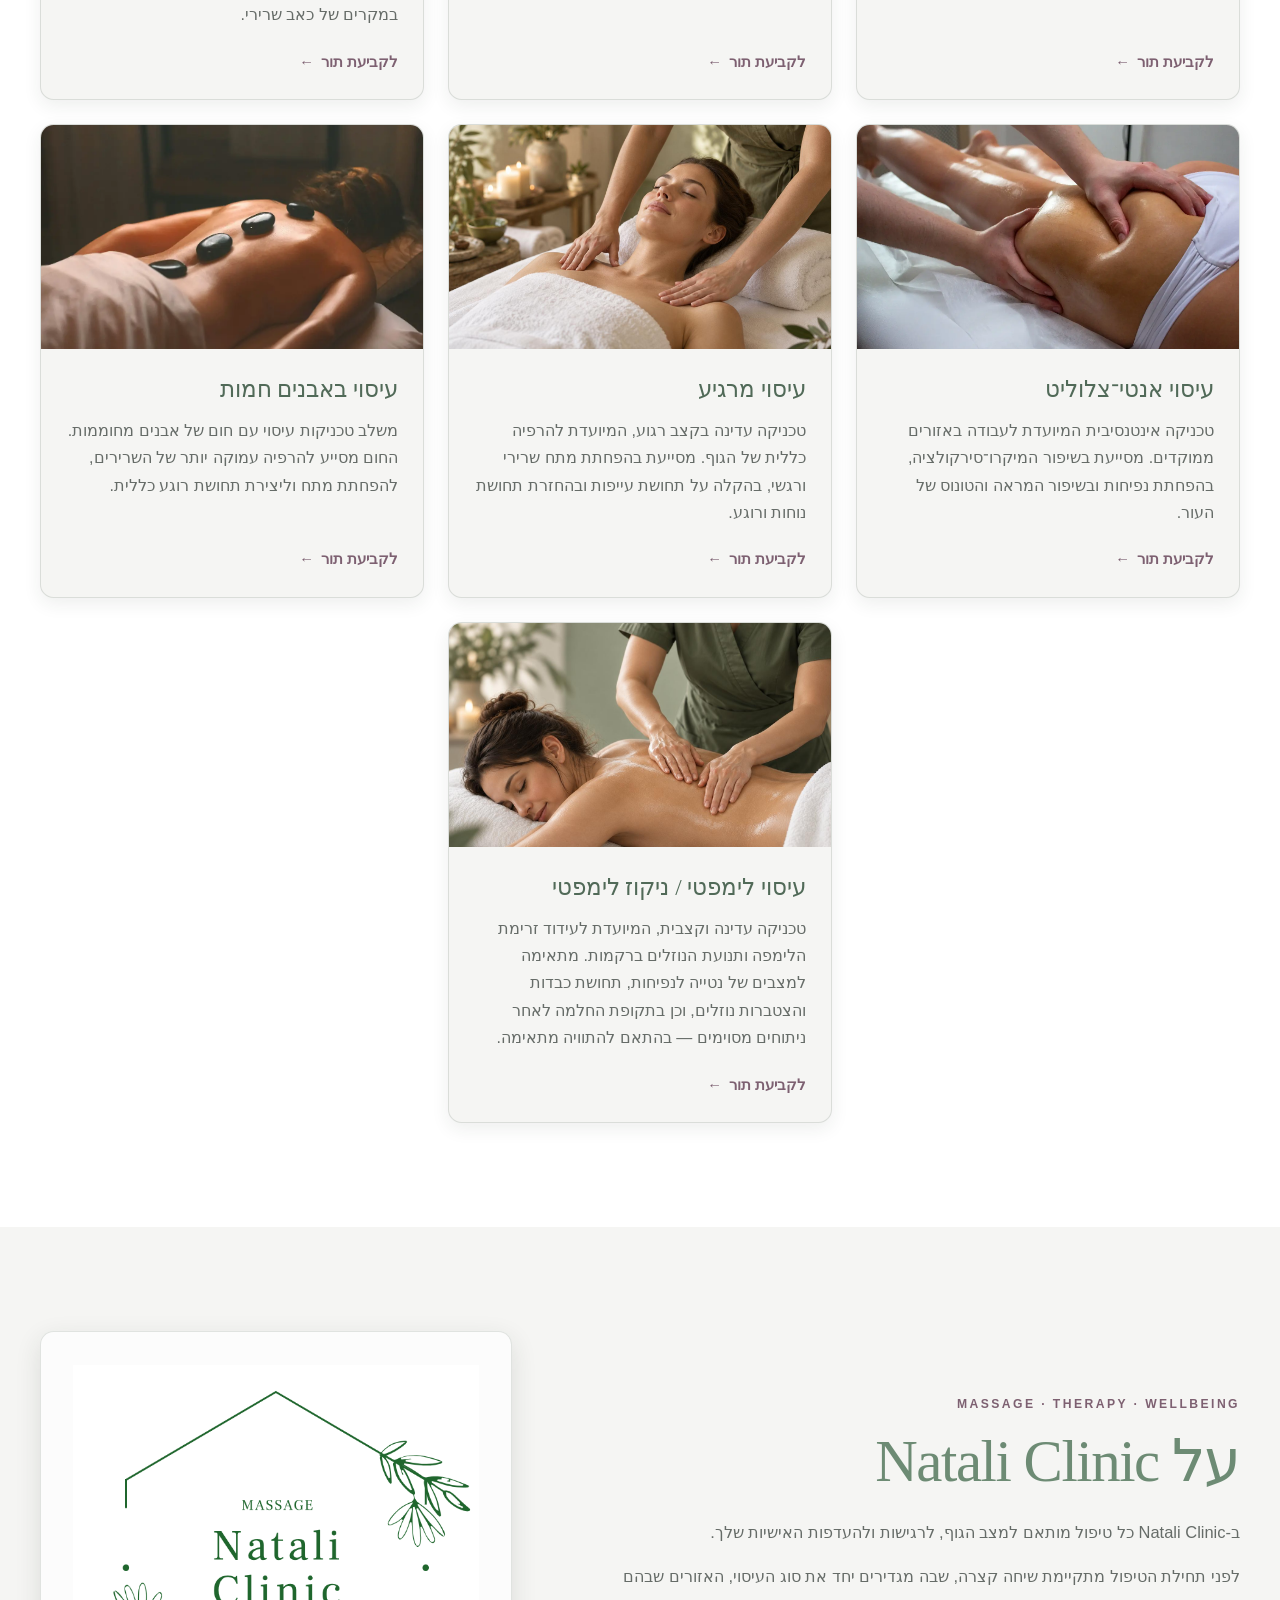
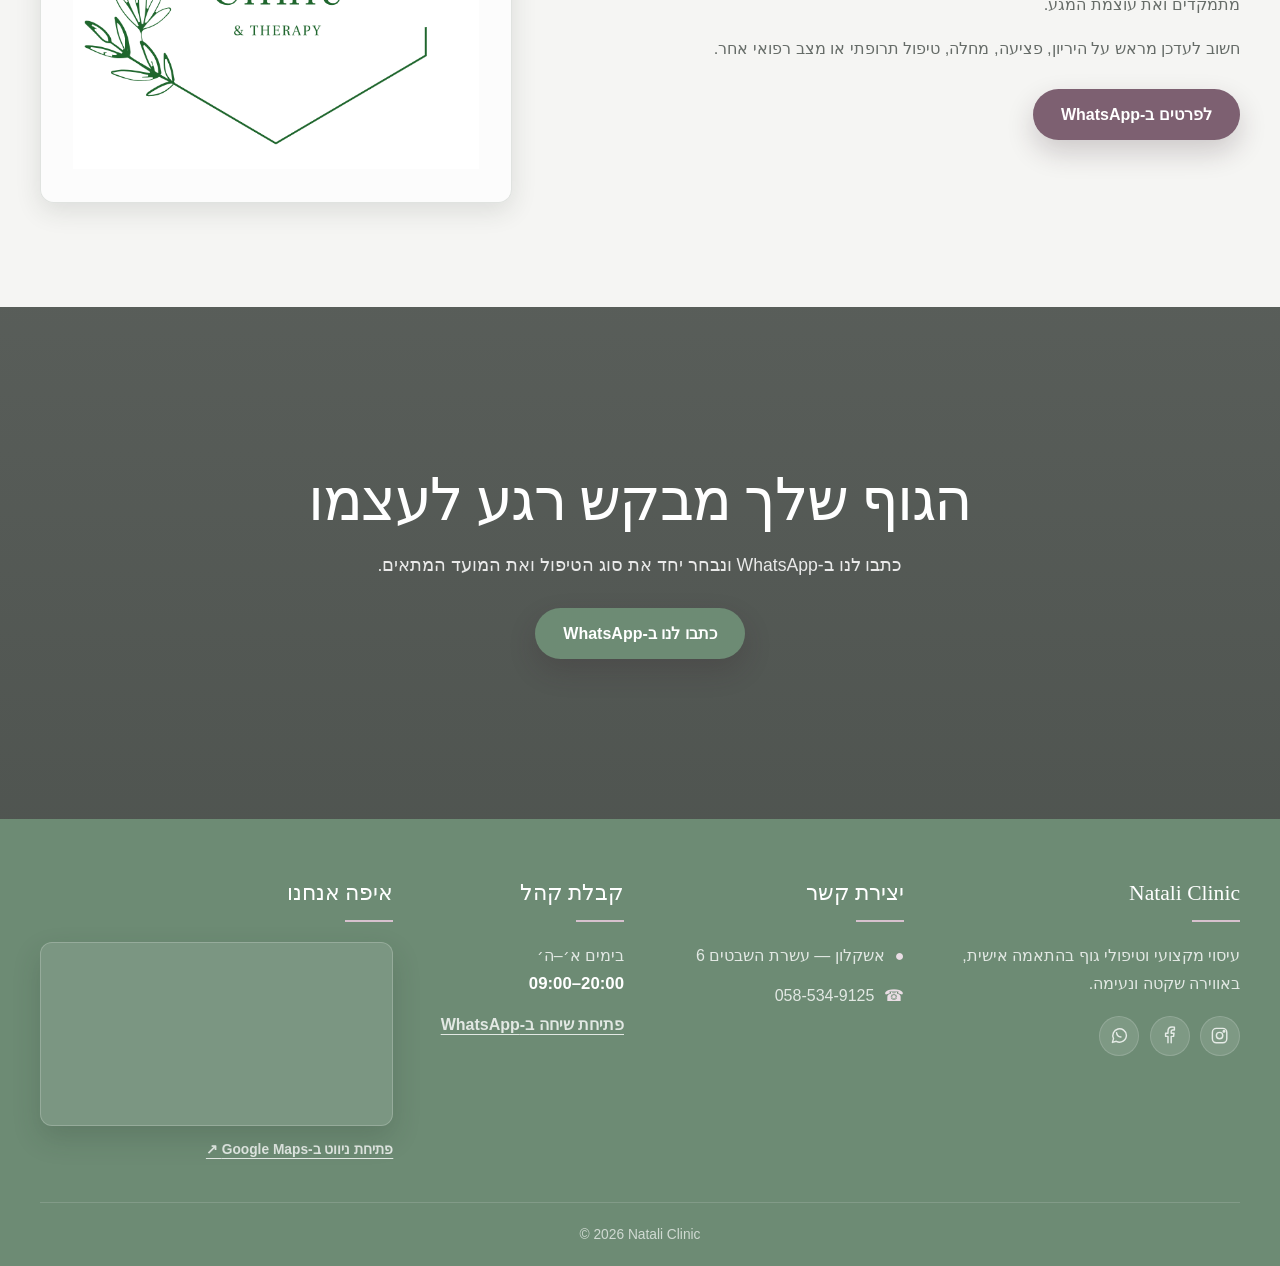
==== commit d591d1f5: "Hebrew header menu correction" ====
--- a/index.html
+++ b/index.html
@@ -19,6 +19,23 @@
   <meta property="og:url" content="https://nataliclinic.co.il/">
   <meta property="og:image" content="https://nataliclinic.co.il/assets/massage-clinic.jpeg">
   <link rel="stylesheet" href="css/style.css">
+  <style id="header-alignment-fix">
+    /* Keep the logo on the left and navigation beside HE/RU on the right. */
+    .site-header .header-container {
+      direction: ltr;
+    }
+
+    .site-header .header-container > nav {
+      /* Override style.css: in RTL, margin-inline-start:auto creates a
+         right-hand gap. The flexible gap belongs to the LEFT of this menu. */
+      margin: 0 0 0 auto;
+      direction: rtl;
+    }
+
+    .site-header .header-container > .language-switcher {
+      direction: ltr;
+    }
+  </style>
   <script type="application/ld+json">
   {
     "@context": "https://schema.org",
@@ -67,9 +84,9 @@
   <a class="skip-link" href="#main">דילוג לתוכן הראשי</a>
 
   <header class="site-header">
-    <div class="container header-container">
-      <a href="#home" class="logo" aria-label="Natali Clinic — דף הבית">Natali <span>Clinic</span></a>
-      <nav aria-label="ניווט ראשי">
+    <div class="container header-container" dir="ltr">
+      <a href="#home" class="logo" lang="en" aria-label="Natali Clinic — דף הבית">Natali <span>Clinic</span></a>
+      <nav dir="rtl" aria-label="ניווט ראשי">
         <ul>
           <li><a href="#home">ראשי</a></li>
           <li><a href="#services">טיפולים</a></li>
@@ -77,7 +94,7 @@
           <li><a href="#contact">יצירת קשר</a></li>
         </ul>
       </nav>
-      <div class="language-switcher" aria-label="בחירת שפה">
+      <div class="language-switcher" dir="ltr" aria-label="בחירת שפה">
         <a class="lang-btn active" href="index.html" hreflang="he" lang="he" aria-current="page">HE</a>
         <a class="lang-btn" href="ru.html" hreflang="ru" lang="ru">RU</a>
       </div>
